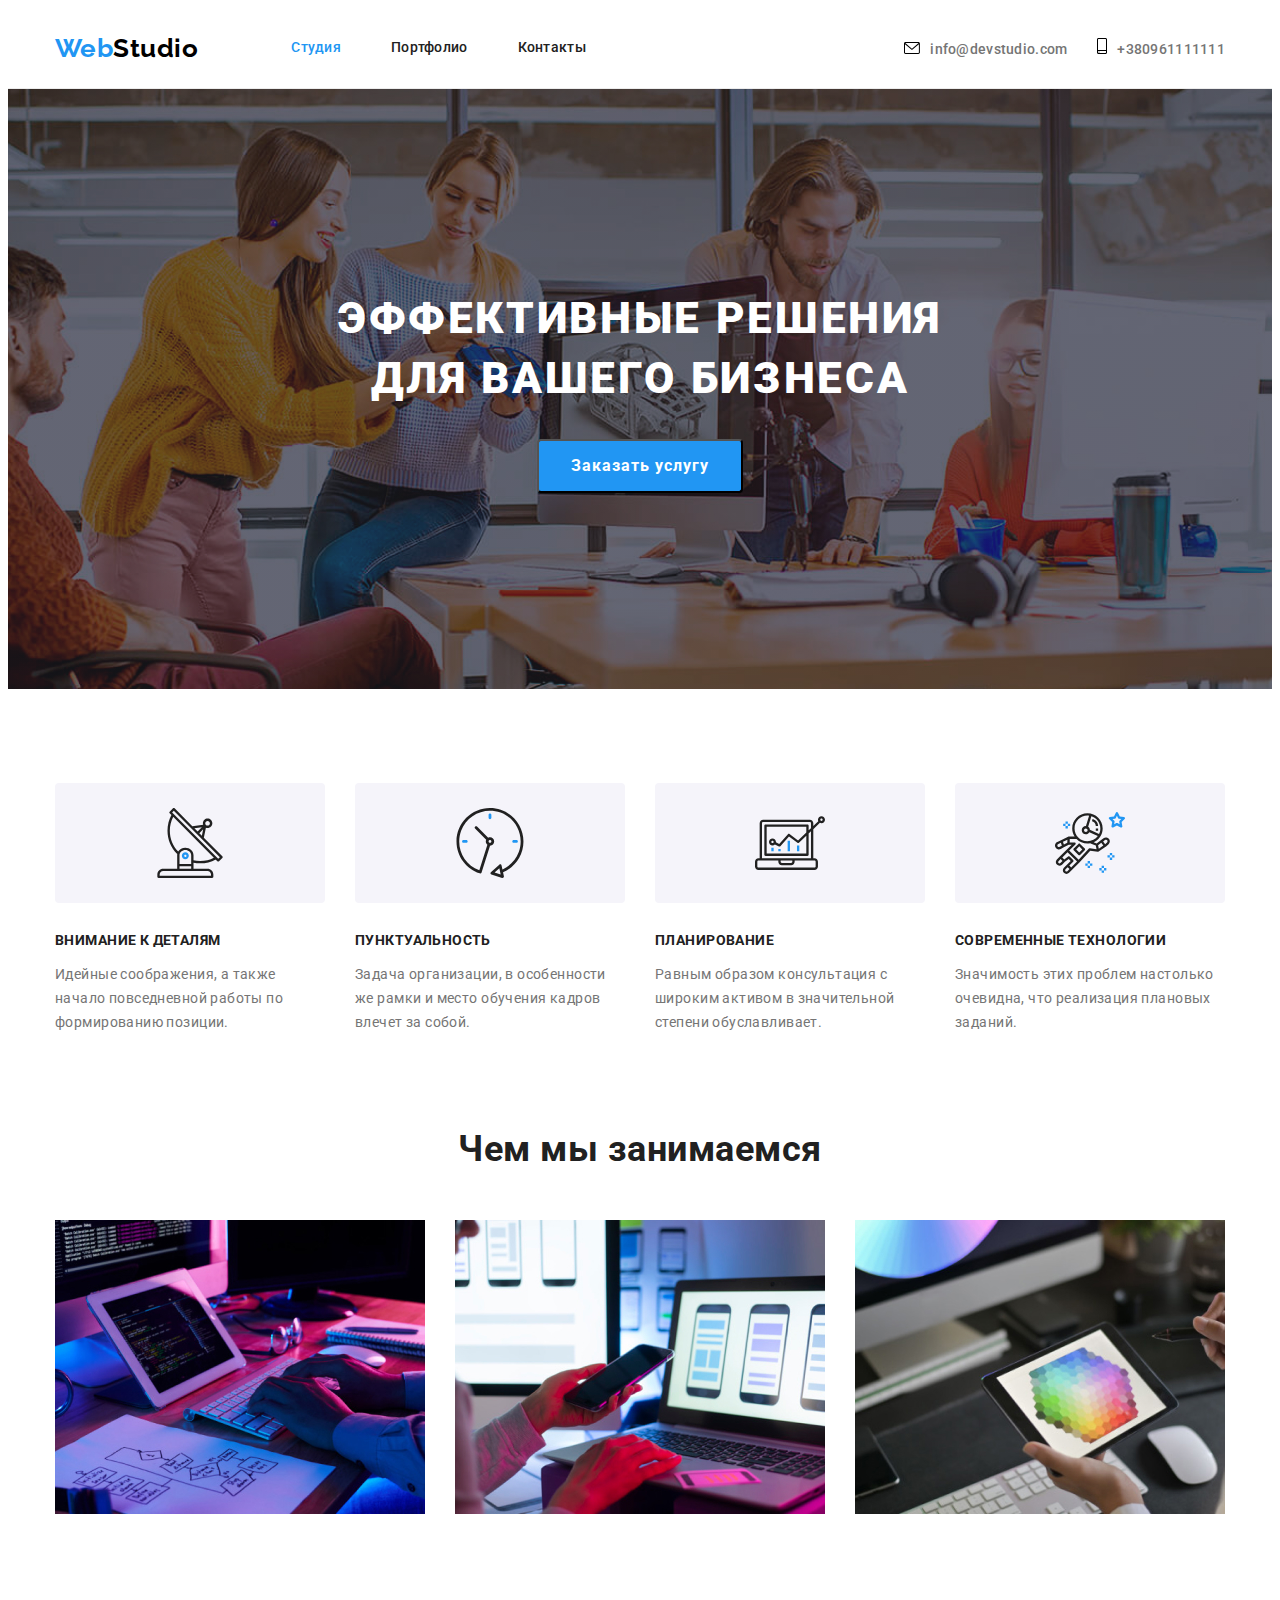
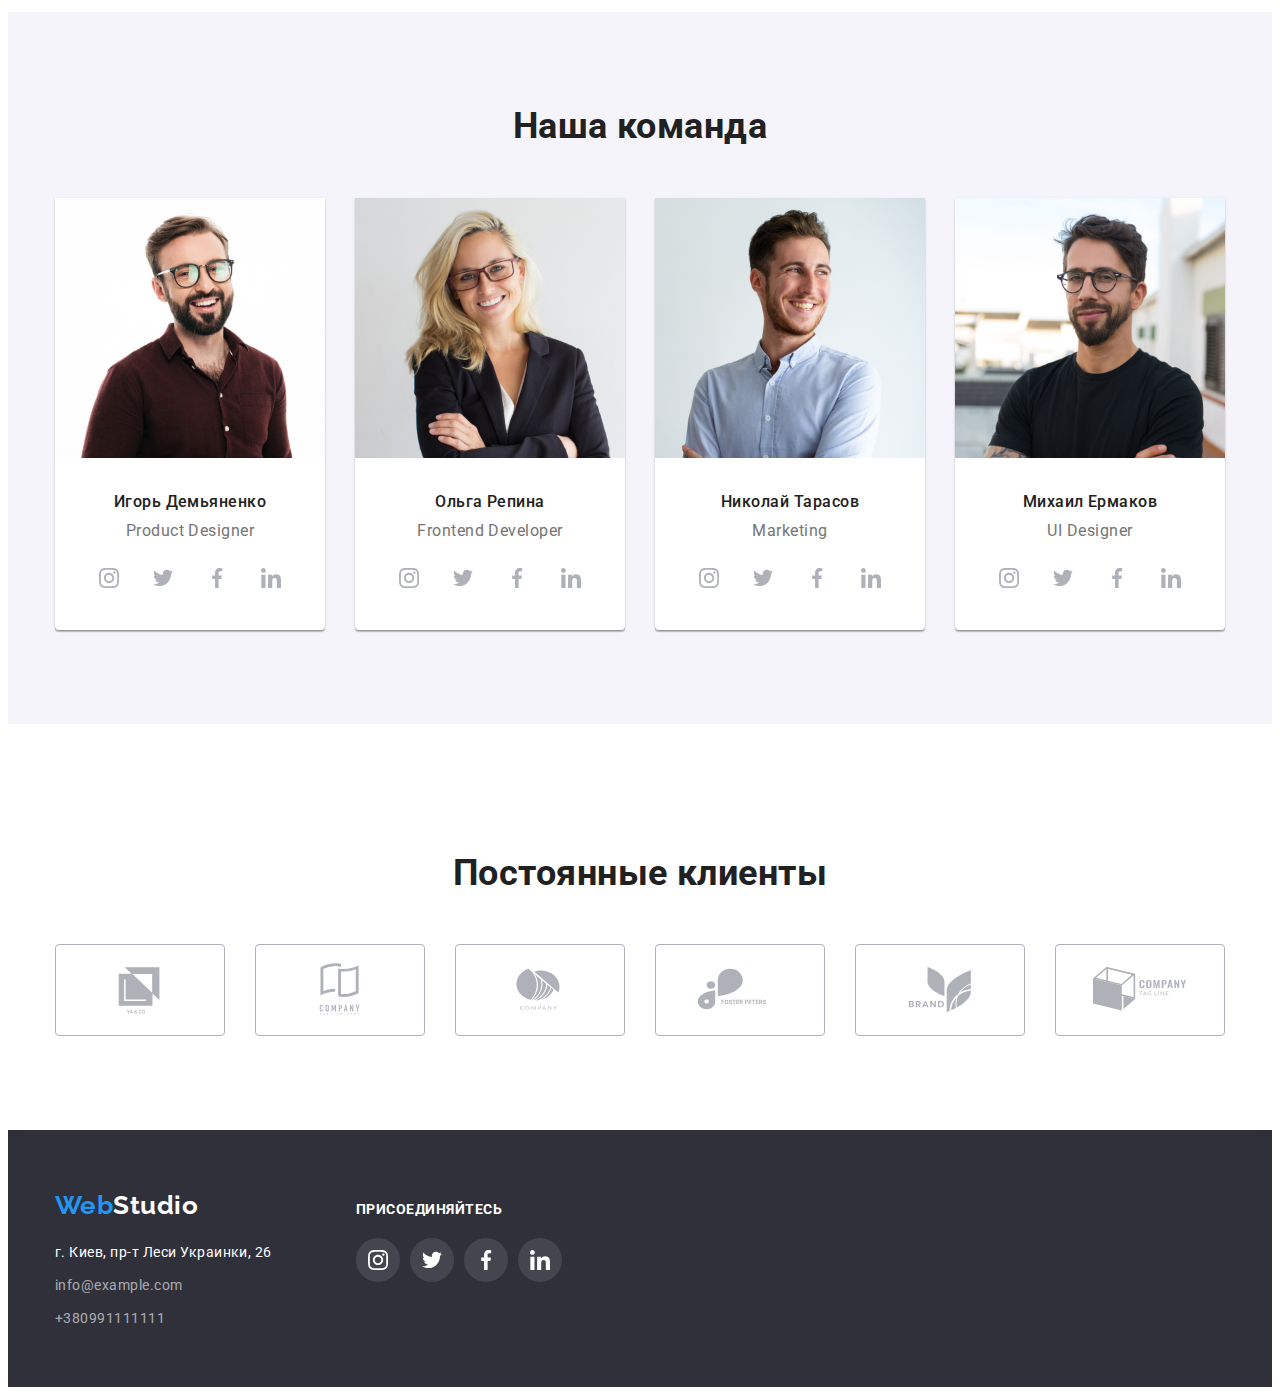
==== index.html @ 8181c5c0 "new repositoriy" ====
<!DOCTYPE html>
<html lang="ru">
<head>
    <meta charset="UTF-8">
    <meta http-equiv="X-UA-Compatible" content="IE=edge">
    <meta name="viewport" content="width=device-width, initial-scale=1.0">
    <title>Document</title>
    <link rel="preconnect" href="https://fonts.googleapis.com">
    <link rel="preconnect" href="https://fonts.gstatic.com" crossorigin>
    <link href="https://fonts.googleapis.com/css2?family=Montserrat:wght@400;700&family=Raleway:wght@700&family=Roboto:wght@400;500;700;900&display=swap" rel="stylesheet">
    <link rel="stylesheet" href="https://cdnjs.cloudflare.com/ajax/libs/modern-normalize/1.1.0/modern-normalize.min.css" integrity="sha512-wpPYUAdjBVSE4KJnH1VR1HeZfpl1ub8YT/NKx4PuQ5NmX2tKuGu6U/JRp5y+Y8XG2tV+wKQpNHVUX03MfMFn9Q==" crossorigin="anonymous" referrerpolicy="no-referrer"/>
    <link rel="stylesheet" href="./css/styles.css">
</head>
<body class="body">
    <!--Header-->
    <header class="page-header">
        <div class="container main-nav">
            <a href="./index.html" target="_self" class="logo">Web<span class="logo-portfolio">Studio</span></a>
            <nav class="nav-tutorial">
                <ul class="nav-tittle">
                    <li class="nav-item"><a class="nav-link current" href="./index.html">Студия</a></li>
                    <li class="nav-item"><a class="nav-link" href="./portfolio.html" target="_parent" rel="nofollow">Портфолио</a></li>
                    <li class="nav-item"><a class="nav-link" href="">Контакты</a></li>
                </ul> 
            </nav>
                <ul class="nav-info">
                    <li class="info-item">
                        <a class="nav-adress" href="mailto:info@devstudio.com">
                            <svg class="icon-nav" width="16" height="12">
                            <use href="./images/spraitlast.svg#icon-envelope"></use></svg>info@devstudio.com
                        </a>
                    </li>
                    <li class="info-item">
                        <a class="nav-adress" href="tel:+380961111111"><svg class="icon-nav" width="10" height="16">
                        <use href="./images/spraitlast.svg#icon-smartphone"></use></svg>+380961111111</a>
                    </li>
                </ul>
        </div>
    </header> 
    <!--Main content-->
    <main> 
        <!--Hero-->
        <section class="section hero">
            <h1 class="hero-tutorial">Эффективные решения<br>
               для вашего бизнеса</h1>
            <div class="button-hero">
                <button type="button" class="button-first">Заказать услугу</button>
            </div>
        </section>
        <!--Benefits-->
        <section class="benefits-tutorial">
            <div class="container">
            <h2 class="benefits">Преимущества</h2>
                <ul class="benefits-list">
                    <li class="benefits-item">
                        <div class="thumb benefits">
                            <svg class="benefits-icon" width="70" heigh="70">
                                <use href="./images/spraitlast.svg#icon-antenna1">
                                </use>
                            </svg>
                        </div>
                        <h3 class="benefits-title">Внимание к деталям</h3>   
                        <p class="benefits-text">Идейные соображения, а также начало повседневной работы по формированию позиции.</p>
                    </li>
                    <li class="benefits-item">
                        <div class="thumb benefits">
                            <svg class="benefits-icon" width="70" heigh="70">
                                <use href="./images/spraitlast.svg#icon-clock1">
                                </use>
                            </svg>
                        </div>
                        <h3 class="benefits-title">Пунктуальность</h3>
                        <p class="benefits-text">Задача организации, в особенности же рамки и место обучения кадров влечет за собой.</p>
                    </li>
                    <li class="benefits-item">
                        <div class="thumb benefits">
                            <svg class="benefits-icon" width="70" heigh="70">
                                <use href="./images/spraitlast.svg#icon-diagram1">
                                </use>
                            </svg>
                        </div>
                        <h3 class="benefits-title">Планирование</h3>
                        <p class="benefits-text">Равным образом консультация с широким активом в значительной степени обуславливает.</p>
                    </li>
                    <li class="benefits-item">
                        <div class="thumb benefits">
                            <svg class="benefits-icon" width="70" heigh="70">
                                <use href="./images/spraitlast.svg#icon-astronaut1">
                                </use>
                            </svg>
                        </div>
                        <h3 class="benefits-title">Современные технологии</h3>
                        <p class="benefits-text">Значимость этих проблем настолько очевидна, что реализация плановых заданий.</p>
                    </li>
                </ul>
            </div>
        </section>
    <!--About areas of work-->
        <section class="section work">
            <div class="container">
            <h2 class="work-tittle">Чем мы занимаемся</h2>
                <ul class="work-list">
                <li class="work-item"><img src="./images/box1.jpg" alt="make makets" width="370"></li>
                <li class="work-item"><img src="./images/box2.jpg" alt="mobile apps" width="370"></li>
                <li class="work-item"><img src="./images/box3.jpg" alt="design" width="370"></li>
            </ul>
            </div>
        </section>
    <!--Our Team-->
        <section class="section team">
            <div class="container work-team">
            <h2 class="team-tittle">Наша команда</h2>
                <ul class="team-list">
                    <li class="team-item">
                        <div class="team-members">
                            <img src="./images/productdesigner.jpg" alt="Product Designer" width="270">
                            <div class="team-info">
                            <h3 class="team-name">Игорь Демьяненко</h3>    
                            <p class="team-position">Product Designer</p>
                            </div>
                            <div class="social-team">
                                <ul class="teamicon-list">
                                    <li class="teamicon-item">
                                        <a class="link-iconteam" href="">
                                            <div class="thumb-team">
                                                <svg class="social-network" width="20" height="20">
                                                    <use href="./images/spraitlast.svg#icon-instagram2"></use>
                                                </svg>
                                            </div>
                                        </a>
                                    </li>
                                    <li class="teamicon-item">
                                        <a class="link-iconteam" href="">
                                            <div class="thumb-team">
                                                <svg class="social-network" width="20" height="20">
                                                    <use href="./images/spraitlast.svg#icon-twitter1"></use>
                                                </svg>
                                            </div>
                                        </a>
                                    </li><li class="teamicon-item">
                                        <a class="link-iconteam" href="">
                                            <div class="thumb-team">
                                                <svg class="social-network" width="20" height="20">
                                                    <use href="./images/spraitlast.svg#icon-facebook1"></use>
                                                </svg>
                                            </div>
                                        </a>
                                    </li><li class="teamicon-item">
                                        <a class="link-iconteam" href="">
                                            <div class="thumb-team">
                                                <svg class="social-network" width="20" height="20">
                                                    <use href="./images/spraitlast.svg#icon-linkedin-1"></use>
                                                </svg>
                                            </div>
                                        </a>
                                    </li>
                                </ul>
                            </div>
                        </div>
                    </li>
                    <li class="team-item">
                        <div class="team-members">
                            <img src="./images/frontenddeveloper.jpg" alt="Frontend Developer" width="270">
                            <div class="team-info">
                            <h3 class="team-name">Ольга Репина</h3>
                            <p class="team-position">Frontend Developer</p>
                            </div>
                            <div class="social-team">
                                <ul class="teamicon-list">
                                    <li class="teamicon-item">
                                        <a class="link-iconteam" href="">
                                            <div class="thumb-team">
                                                <svg class="insta-team" width="20" height="20">
                                                    <use href="./images/spraitlast.svg#icon-instagram2"></use>
                                                </svg>
                                            </div>
                                        </a>
                                    </li>
                                    <li class="teamicon-item">
                                        <a class="link-iconteam" href="">
                                            <div class="thumb-team">
                                                <svg class="insta-team" width="20" height="20">
                                                    <use href="./images/spraitlast.svg#icon-twitter1"></use>
                                                </svg>
                                            </div>
                                        </a>
                                    </li>
                                    <li class="teamicon-item">
                                        <a class="link-iconteam" href="">
                                            <div class="thumb-team">
                                                <svg class="insta-team" width="20" height="20">
                                                    <use href="./images/spraitlast.svg#icon-facebook1"></use>
                                                </svg>
                                            </div>
                                        </a>
                                    </li>
                                    <li class="teamicon-item">
                                        <a class="link-iconteam" href="">
                                            <div class="thumb-team">
                                                <svg class="insta-team" width="20" height="20">
                                                    <use href="./images/spraitlast.svg#icon-linkedin-1"></use>
                                                </svg>
                                            </div>
                                        </a>
                                    </li>
                                </ul>
                            </div>
                        </div>
                    </li>
                    <li class="team-item">
                        <div class="team-members">
                            <img src="./images/marketing.jpg" alt="Marketing" width="270">
                            <div class="team-info">
                            <h3 class="team-name">Николай Тарасов</h3>
                            <p class="team-position">Marketing</p>    
                            <div class="social-team">
                                <ul class="teamicon-list">
                                    <li class="teamicon-item">
                                        <a class="link-iconteam" href="">
                                            <div class="thumb-team">
                                                <svg class="insta-team" width="20" height="20">
                                                    <use href="./images/spraitlast.svg#icon-instagram2"></use>
                                                </svg>
                                            </div>
                                        </a>
                                    </li>
                                    <li class="teamicon-item">
                                        <a class="link-iconteam" href="">
                                            <div class="thumb-team">
                                                <svg class="insta-team" width="20" height="20">
                                                    <use href="./images/spraitlast.svg#icon-twitter1"></use>
                                                </svg>
                                            </div>
                                        </a>
                                    </li>
                                    <li class="teamicon-item">
                                        <a class="link-iconteam" href="">
                                            <div class="thumb-team">
                                                <svg class="insta-team" width="20" height="20">
                                                    <use href="./images/spraitlast.svg#icon-facebook1"></use>
                                                </svg>
                                            </div>
                                        </a>
                                    </li>
                                    <li class="teamicon-item">
                                        <a class="link-iconteam" href="">
                                            <div class="thumb-team">
                                                <svg class="insta-team" width="20" height="20">
                                                    <use href="./images/spraitlast.svg#icon-linkedin-1"></use>
                                                </svg>
                                            </div>
                                        </a>
                                    </li>
                                </ul>
                            </div>
                            </div>
                        </div>
                    </li>
                    <li class="team-item">
                        <div class="team-members">
                            <img src="./images/uidesigner.jpg" alt="UI Designer" width="270">
                            <div class="team-info">
                            <h3 class="team-name">Михаил Ермаков</h3>
                            <p class="team-position">UI Designer</p> 
                            <div class="social-team">
                                <ul class="teamicon-list">
                                    <li class="teamicon-item">
                                        <a class="link-iconteam" href="">
                                            <div class="thumb-team">
                                                <svg class="insta-team" width="20" height="20">
                                                    <use href="./images/spraitlast.svg#icon-instagram2"></use>
                                                </svg>
                                            </div>
                                        </a>
                                    </li>
                                    <li class="teamicon-item">
                                        <a class="link-iconteam" href="">
                                            <div class="thumb-team">
                                                <svg class="insta-team" width="20" height="20">
                                                    <use href="./images/spraitlast.svg#icon-twitter1"></use>
                                                </svg>
                                            </div>
                                        </a>
                                    </li>
                                    <li class="teamicon-item">
                                        <a class="link-iconteam" href="">
                                            <div class="thumb-team">
                                                <svg class="insta-team" width="20" height="20">
                                                    <use href="./images/spraitlast.svg#icon-facebook1"></use>
                                                </svg>
                                            </div>
                                        </a>
                                    </li>
                                    <li class="teamicon-item">
                                        <a class="link-iconteam" href="">
                                            <div class="thumb-team">
                                                <svg class="insta-team" width="20" height="20">
                                                    <use href="./images/spraitlast.svg#icon-linkedin-1"></use>
                                                </svg>
                                            </div>
                                        </a>
                                    </li>
                                </ul>
                            </div>
                            </div>   
                        </div>
                    </li>
                </ul>
            </div>
        </section>
    <!-- Clients -->
    <section class="section customer">
        <div class="container customer">
            <h3 class="customer-title">Постоянные клиенты</h3>
            <ul class="customer-list">
                <li class="customer-item">
                    <a href="" class="link-customer">
                        <svg class="icon-comp1" width="41" height="46.7">
                        <use href="./images/spraitlast.svg#icon-comp1"></use>
                        </svg>
                    </a>
                </li>
                <li class="customer-item">
                    <a href="" class="link-customer">
                        <svg class="icon-comp1" width="40" height="52">
                        <use href="./images/spraitlast.svg#icon-comp2"></use>
                        </svg>
                    </a>
                </li>
                <li class="customer-item">
                    <a href="" class="link-customer">
                        <svg class="icon-comp1" width="43.46" height="41.18">
                        <use href="./images/spraitlast.svg#icon-comp3"></use>
                        </svg>
                    </a>
                </li>
                <li class="customer-item">
                    <a href="" class="link-customer">
                        <svg class="icon-comp1" width="84.44" height="40.62">
                        <use href="./images/spraitlast.svg#icon-comp4"></use>
                        </svg>
                    </a>
                </li>
                <li class="customer-item">
                    <a href="" class="link-customer">
                        <svg class="icon-comp1" width="62.54" height="45.43">
                        <use href="./images/spraitlast.svg#icon-comp5"></use>
                        </svg>
                    </a>
                </li>
                <li class="customer-item">
                    <a href="" class="link-customer">
                        <svg class="icon-comp1" width="93.79" height="43.93">
                        <use href="./images/spraitlast.svg#icon-company6"></use>
                        </svg>
                    </a>
                </li>
            </ul>
        </div>
    </section>
    </main>
    <!--Footer-->
    <footer class="footer-main">
        <div class="ending">
            <div class="container footer">
                <a href="./index.html" class="logo end">Web<span class="web">Studio</span></a>
                <address>
                <ul class="footer-list">
                    <li class="footer-item"><a href="./index.html" class="footer-adress">г. Киев, пр-т Леси Украинки, 26</a></li>
                    <li class="footer-item"><a href="mailto:info@example.com" class="footer-link">info@example.com</a></li>
                    <li class="footer-item"><a href="tel:380991111111" class="footer-link">+380991111111</a></li>
                </ul>
                </address>
            </div>
            <div class="footer-socials">
            <h2 class="join">Присоединяйтесь</h3>
            <ul class="footer-icons">
                <li class="icon-item">
                    <a class="last-socials" href="">
                        <svg class="footer-social-network" width="20" height="20">
                        <use href="./images/spraitlast.svg#icon-instagram2"></use>
                        </svg>
                    </a>
                </li>
                <li class="icon-item">
                    <a class="last-socials" href="">
                        <svg class="footer-social-network" width="20" height="20">
                        <use href="./images/spraitlast.svg#icon-twitter1"></use>
                        </svg>
                    </a>
                </li>
                <li class="icon-item">
                    <a class="last-socials" href="">
                        <svg class="footer-social-network" width="20" height="20">
                        <use href="./images/spraitlast.svg#icon-facebook1"></use>
                        </svg>
                    </a>
                </li>
                <li class="icon-item">
                    <a class="last-socials" href="">
                        <svg class="footer-social-network" width="20" height="20">
                        <use href="./images/spraitlast.svg#icon-linkedin-1"></use>
                        </svg>
                    </a>
                </li>
            </ul>
            </div>
        </div>
    </footer>            
</body>
</html>
---- css/styles.css ----
:root {
    --primary-text-color: #212121;
    --little-text-color: #757575;
    --accent-color: #2196F3;
    --hero-color: #2F303A;
    --main-white-color: #FFFFFF;
    --bg-main-color: #E5E5E5;
    --bg-seconfary-color: #F5F4FA;
    --bg-footer-color: #2F303A;
    --bg-portfolio-tables: #EEEEEE;
    --logo-color: #000000;
    --border-color:#ECECEC;
    --social-links-color:#AFB1B8;

}


/* Utilits */
.list {
padding: 0;
margin: 0;
}


.html {
box-sizing: border-box;
}

*,
*::before,
*::after {
box-sizing: border-box;
}

.body {
background-color: var(--main-white-color);
color: var(--primary-text-color);
font-family: Roboto, sans-serif;
letter-spacing: 0.03em; 
font-style: normal;
}

.logo {
color: var(--accent-color);
font-family: Raleway;
font-weight: 700;
font-size: 26px;
line-height: 1.19;
text-decoration: none;
margin-bottom: 0;
} 

.logo>.web {
color: var(--main-white-color) }

.section {
padding: 94px 0;
}

.section.hero {
padding: 200px 0;
}

.hero {
max-width: 1600px;
height: 600px;
padding-top: 200px;
margin-left: auto;
margin-right: auto;
background-color: var(--main-white-color);
text-align: center;
background-image: linear-gradient(rgba(47,48,58,0.4),rgba(47,48,58,0.4)),url("../images/hero.jpg");
background-position: center;
background-size: cover;
background-repeat: no-repeat;
}

.container {
width: 1200px;
margin: 0 auto;
margin-left: auto;
margin-right: auto;
padding-left: 15px;
padding-right: 15px;
}

/* Header */
.page-header {
background-color: var(--main-white-color);
border-bottom: 1px solid var(--border-color);
}    

.main-nav {
display: flex;
align-items: center;
}

.nav-tutorial {
background-color: var(--main-white-color);
color: var(--primary-text-color);
letter-spacing: 0.02em;
}

.nav-tittle {
display: flex ;
margin-left: 93px;
margin-top: 0;
margin-bottom: 0 ;
padding: 0;
}

.nav-tittle .nav-item + .nav-item {
margin-left: 50px;
}

.nav-link {
display: block;
padding-top: 32px;
padding-bottom: 32px;
color: var(--primary-text-color);
font-weight: 500;
font-size: 14px;
line-height: 1.14;
text-decoration: none;
letter-spacing: 0.02em;
}

.current {
color: var(--accent-color);
}

.nav-link:active,
.nav-link:focus {
color: var(--accent-color);
}

.nav-adress {
color: var(--little-text-color);
font-weight: 500;
font-size: 14px;
line-height: 1.14;
letter-spacing: 0.02em;
text-decoration: none; 
font-family: "Roboto" sans-serif;
font-weight: 500;
font-size: 14px;
line-weight:1.17;
}

.nav-adress:hover .icon-nav, 
.nav-adress:focus .icon-nav
{fill:  var(--accent-color);
}

.nav-adress:hover ,
.nav-adress:focus  {
    color: var(--accent-color);
}


.nav-tittle {
color: var(--primary-text-color);
list-style-type: none;
}

.nav-info {
display: flex;
background-color: var(--main-white-color);
list-style: none;
margin-bottom: 0;
margin-top: 0;
margin-left: auto;
padding: 0;
justify-content: center;
text-align:center;
align-items: flex-end;
}


.nav-info .info-item + .info-item {
margin-left: 30px;
}

.info-item {
display: flex;
justify-content: center;
align-items: center;
padding: 0;
text-align: center;
margin-left: 0;
}

.icon-nav {
cursor: pointer;
margin-right: 10px;
}


/* .info-item:hover {
fill: var(--accent-color)
}

.info-item:focus {
fill: var(--accent-color);} */


/* Hero */

.hero {
background-color:var(--hero-color) ; 
}

.hero-tutorial {
color: var(--main-white-color);
font-weight: 900;
font-size: 44px;
line-height: 1.36;
text-align: center;
letter-spacing: 0.06em;
text-transform: uppercase;
margin-bottom: 30px;
margin-top: 0;

}

/* Button */

.button-first {
background-color: var(--accent-color);
color: var(--main-white-color);
font-weight: 700;
font-size: 16px;
line-height: 1.87;
letter-spacing: 0.06em;
cursor: pointer;
font-family: inherit; 
border-radius: 4px;
min-width: 200px;
padding: 10px 32px;
}

.button-first:hover,
.button-first:focus {
color: var(--main-white-color);
background-color: var(--accent-color);
cursor: pointer;
}

.button-hero {
text-align: center;
}

.button-secondary {
color: var(--primary-text-color);
background: var(--bg-seconfary-color);
cursor: pointer;
font-weight: 500;
font-size: 16px;
line-height: 1.62;
letter-spacing: 0.03em;
font-family: inherit;
border-radius: 4px;
padding: 6px 22px;
border: none;
}

.main-list .button-item + .button-item {
margin-left: 8px;
}

.button-secondary:hover,
.button-secondary:focus {
color: var(--main-white-color); 
background-color: var(--accent-color);
cursor: pointer;
}

/* Benefits */

.benefits-title {

font-weight: 700;
font-size: 14px;
line-height: 1.14;
text-transform: uppercase;
letter-spacing: 0.03em;
margin-top: 0;
margin-bottom: 10px;
}

.benefits.title {
background-color: var(--bg-main-color);
color: var(--primary-text-color);
}

.benefits-text {
background-color: var(--main-white-color);
color: var(--little-text-color);
font-weight: 400;
font-size: 14px;
line-height: 1.71;
letter-spacing: 0.03em;  
margin-bottom: 0;
}

.benefits {
color: transparent;
font-size: 0;
}

.benefits-item {
width: 270px;
}

.benefits-list {
list-style-type: none;
display: flex;
flex-wrap: wrap;
margin-top: 0;
padding-left: 0;
margin-bottom: 0;
}

.benefits-list .benefits-item + .benefits-item {
margin-left: 30px;
}

.benefits-tutorial {
background-color: var(--main-white-color);
padding-top: 94px;
}

.thumb.benefits {
display: flex;
justify-content: center;
align-items: center;
margin-bottom: 30px;
width: 270px;
height: 120px;
border-radius: 4px;
background-color: var(--bg-seconfary-color);
}

/* About areas of work */


.work {
background-color: var(--main-white-color);
}

.work-tittle {
color: var(--primary-text-color);
font-weight: 700;
font-size: 36px;
line-height: 1.16;
text-align: center;
margin-top: 0;
margin-bottom: 50px;
}

.work-list {
display: flex;
list-style-type: none;
margin-top: 0;
margin-bottom: 0;
padding-left: 0;
padding-right: 0;
}

.work-list .work-item:not(:last-child) {
margin-right: 30px;}

.container .team-members {
box-shadow: 0px 1px 3px rgba(0, 0, 0, 0.12), 0px 1px 1px rgba(0, 0, 0, 0.14), 0px 2px 1px rgba(0, 0, 0, 0.2);
border-radius: 0px 0px 4px 4px;
}


/* Our Team */

.team {
background-color: var(--bg-seconfary-color);
color: var(--primary-text-color);
}

.team-members {
background-color: var(--main-white-color);
color: var(--primary-text-color);
width: 270px;
text-align: center;
}

.team-tittle {
color: var(--primary-text-color);
font-weight: 700;
font-size: 36px;
line-height: 1.16;
text-align: center;
margin-top: 0;
margin-bottom: 50px;
}

.team-position {
color: var(--little-text-color);
font-weight: 400;
font-size: 16px;
line-height: 1.19;
margin-top: 0;
margin-bottom: 0;
}

.team-list {
display: flex;
flex-wrap: wrap;
justify-content: space-between;
list-style-type: none;
margin-bottom: 0;
margin-top: 0;
padding-left: 0;
padding-right: 0;
}

.team-list .team-item + .team-item {
margin-left: 30px;}

.team-name {
font-weight: 500;
font-size: 16px;
line-height: 1.19;
margin-top: 0;
margin-bottom: 10px;
}

.team-info {
padding-top: 30px;
padding-bottom: ;
}

.teamicon-list {
list-style: none;
display: flex;
justify-content: center;
padding-left: 0;
padding-bottom: 30px;
margin-top: 16px;
}

.link-iconteam {
display: flex;
width: 44px;
height: 44px;
border-radius: 50%;
background-color: #FFFFFF;
background-repeat: no-repeat;
justify-content: center;
align-items: center;
fill: var(--social-links-color);}


.link-iconteam:hover,
.link-iconteam:focus {
background-color: var(--accent-color);
}

.link-iconteam:hover,
.link-iconteam:focus {
fill: var(--main-white-color);
}

.thumb-team {
display: flex;
text-align: center;
}

.thumb-team:hover {
color: var(--accent-color);
}

/* clients */

.section.customer {
padding-top: 128px;
}

.customer-title {
font-weight: 700px;
font-size: 36px;
line-height: 1.17;
text-align: center;
margin-bottom: 50px;
margin-top: 0;
}

.customer-list {
list-style: none;
margin-top: 0;
margin-bottom: 0;
display: flex;
justify-content: space-between;
padding-left: 0;
}

.link-customer {
height: 100%;
display: flex;
width: 170px;
height: 92px;
border: 1px solid rgba(175, 177, 184, 1);
border-radius: 4px;
justify-content: center;
align-items: center;
}

.link-customer {
fill: var(--social-links-color);
}

.link-customer:hover,
.link-customer:focus  {
border-color: var(--accent-color);
}


.link-customer:hover,
.link-customer:focus {
fill: var(--accent-color);
}

.icon-comp1 {
width: 106px;
height: 60px;
}

.teamicon-item:not(:last-child) {
    margin-right: 10px;
}

/* Footer */

.container.footer {
display: inline-block;
width: 231px;
padding: 0px;
margin-left: 0;
margin-right: 70px;
}

.footer-main {
background-color: var(--bg-footer-color);
color: var(--main-white-color);
padding-top: 60px;
padding-bottom: 60px;
display: flex;
}

.footer-adress {
color: var(--main-white-color);
font-weight: 400;
font-size: 14px;
line-height: 1.71;
text-decoration: none;
font-style: normal;  
}

.footer-adress:hover,
.footer-adress:focus {
color: var(--accent-color);
}

.footer-link {
color: rgba(255,255,255,60%);
font-weight: 400;
font-size: 14px;
line-height: 1.71;
text-decoration: none;
font-style: normal;    
}

.footer-link:hover,
.footer-link:focus {
color: var(--accent-color);
}

.footer-list {
list-style-type: none;
margin: 0;
vertical-align: auto;
padding-left: 0;
margin-top: 20px;
width: 231px;
height: 81px;
display: inline-block;
flex-wrap: wrap;
padding: 0px;
}

.footer-item:not(:last-child) {
margin-bottom: 9px;
}

/* footer social-network */
.footer-icons{
display: flex;
list-style: none;
padding-left: 0;
margin-top: 0;
margin-bottom: 0;
}
.footer-socials {
display: flex;
flex-wrap: wrap;
width: 206px;
height: 80px;
margin-top: 0;
margin-left: 0;
margin-bottom: 0;
margin-right: 0;}

.ending {
display: flex;
width: 1200px;
margin: 0 auto;
margin-left: auto;
margin-right: auto;
padding-left: 15px;
padding-right: 15px;
Align-items: baseline;
}

.join {
text-transform: uppercase;
font-family: "Roboto";
font-size: 14px;
line-height: 1.17;
font-weight: 700px;
color: var(--primary-white-color);
margin-bottom: 20px;
text-align: center;
margin-top: 0;
}  

.last-socials {
display: flex;
width: 44px;
height: 44px;
border-radius: 50%;
background-color: rgba(255, 255, 255, 0.1);
background-repeat: no-repeat;
justify-content: center;
align-items: center;

}

.footer-icons {
display: flex;
flex-wrap: wrap;
justify-content: space-evenly;
}

.icon-item:not(:last-child) {
margin-right: 10px;
}

.footer-icons>li {
width: 44px;
height: 44px;
}


.last-socials:hover,
.last-socials:focus {
background-color: var(--accent-color);
}

.footer-social-network {
display: flex;
fill: var(--main-white-color);
text-align: center;
}

/* Page portfolio */
/* Head */

.body-portfolio {
background-color: var(--main-white-color);
color: var(--primary-text-color);
font-family: Roboto, sans-serif;
font-style: normal;
}

.logo-portfolio {
color: var(--logo-color);
}


/* Header */
/* Main content */

.main {
background-color: var(--main-white-color);
}

.main-list {
list-style-type: none;
display: flex;
justify-content: center;
padding-bottom: 50px;
margin-top: 0;
margin-bottom: 0;
}

.main-tittle {
color: transparent;
font-size: 0;
}

/* Examples of work */

.examples-list {
list-style-type: none;
letter-spacing: 0.06em;
display: flex;
flex-wrap: wrap;
margin-top: 0;
margin-bottom: 0;
padding: 0;
}

.examples-item {
cursor: pointer;
}

.examples-item:hover {

box-shadow: 0px 1px 1px rgba(0, 0, 0, 0.12), 0px 4px 4px rgba(0, 0, 0, 0.06), 1px 4px 6px rgba(0, 0, 0, 0.16);
} 

.examples-title {
font-weight: 700;
font-size: 18px;
line-height: 2;
margin-bottom: 4px;
margin-top: 0;
}

.examples-tables {
background-color: var(--main-white-color);
color: var(--primary-text-color);
text-decoration:none
}

.examples-categories {
color: var(--little-text-color);
font-weight: 400;
font-size: 16px;
line-height: 1.88;
letter-spacing: 0.03em;
margin-bottom: 0;
margin-top: 0;
}

.examples-item {
width: 370px;
margin-right: 30px;
margin-bottom: 30px;
}

.examples-item:nth-last-child(-n + 3) {
margin-bottom: 0;
}

.examples-item:nth-child(3n) {
margin-right: 0;
}

.container.examples {
display: flex;
flex-wrap: wrap;}

.examples-info {
text-align: justify;
padding: 20px 24px;
border-right:1px solid var(--bg-portfolio-tables);
border-bottom:1px solid var(--bg-portfolio-tables);
border-left:1px solid var(--bg-portfolio-tables);
}
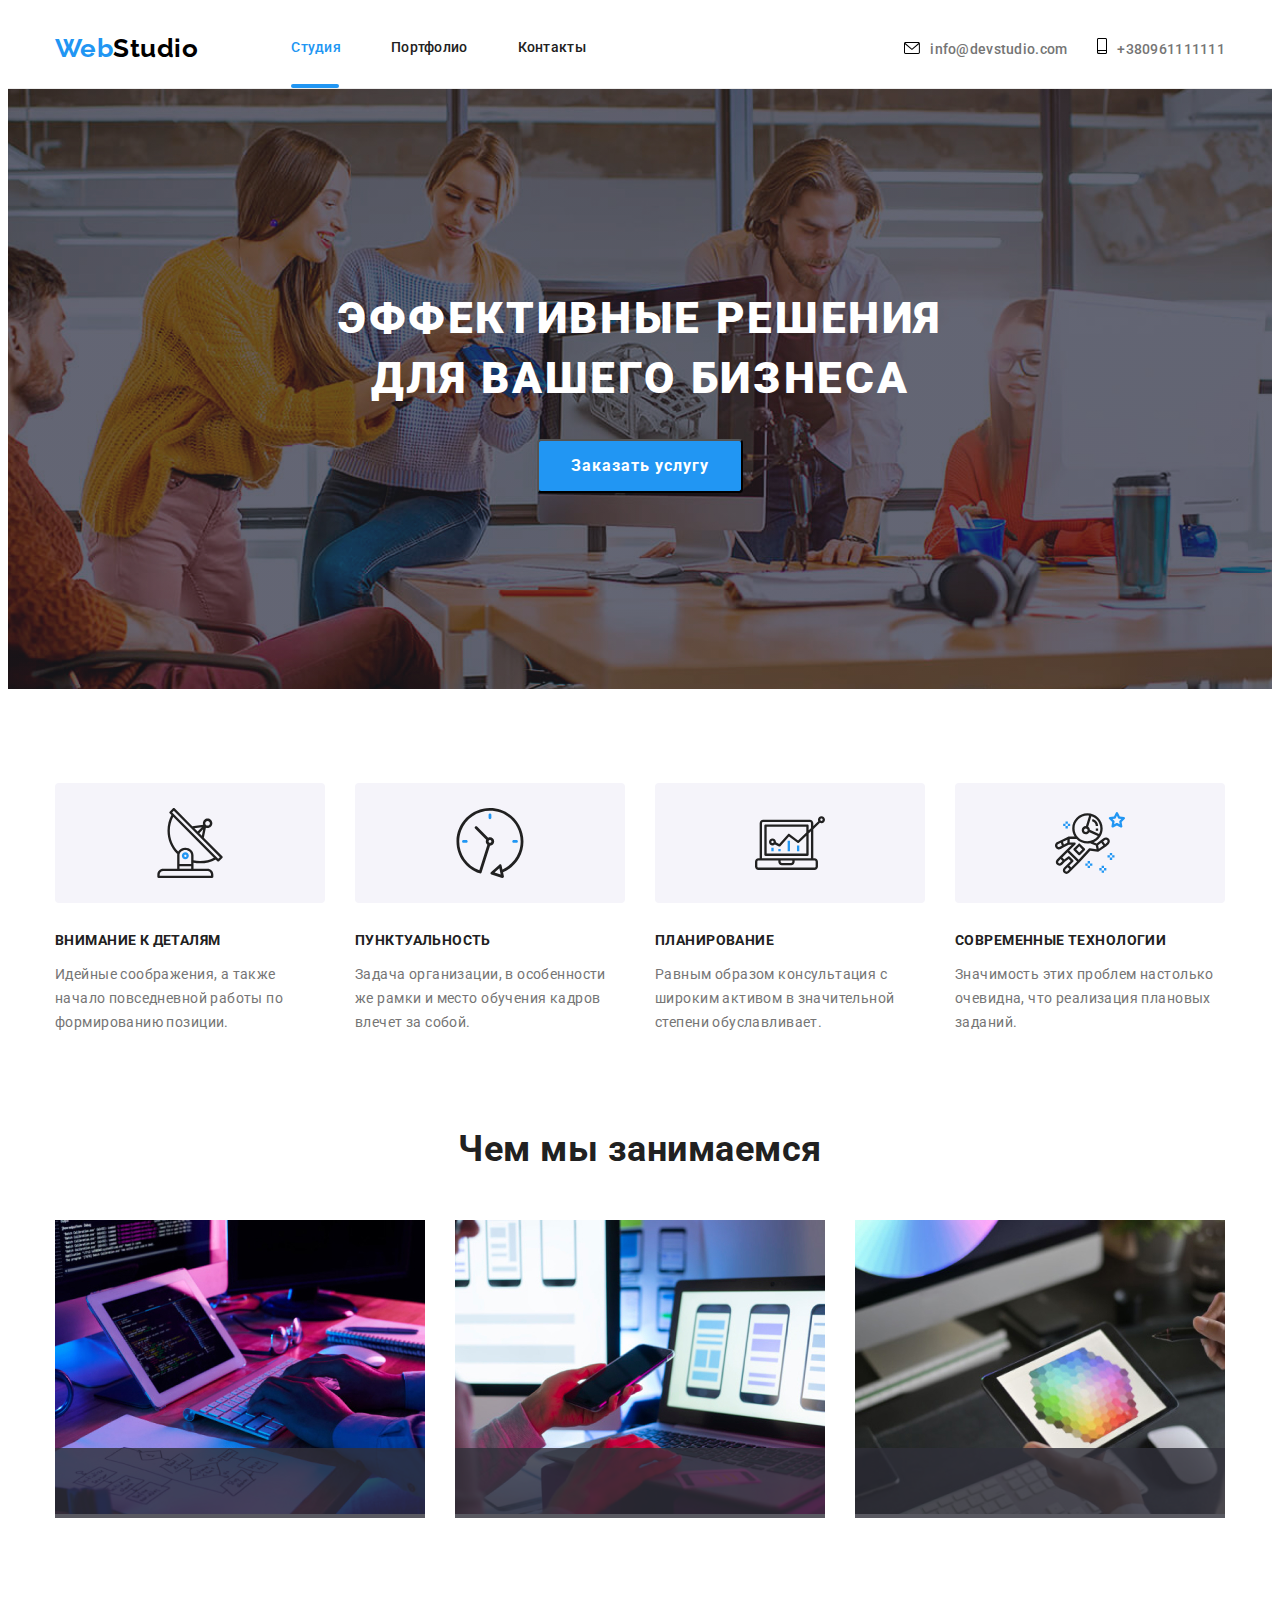
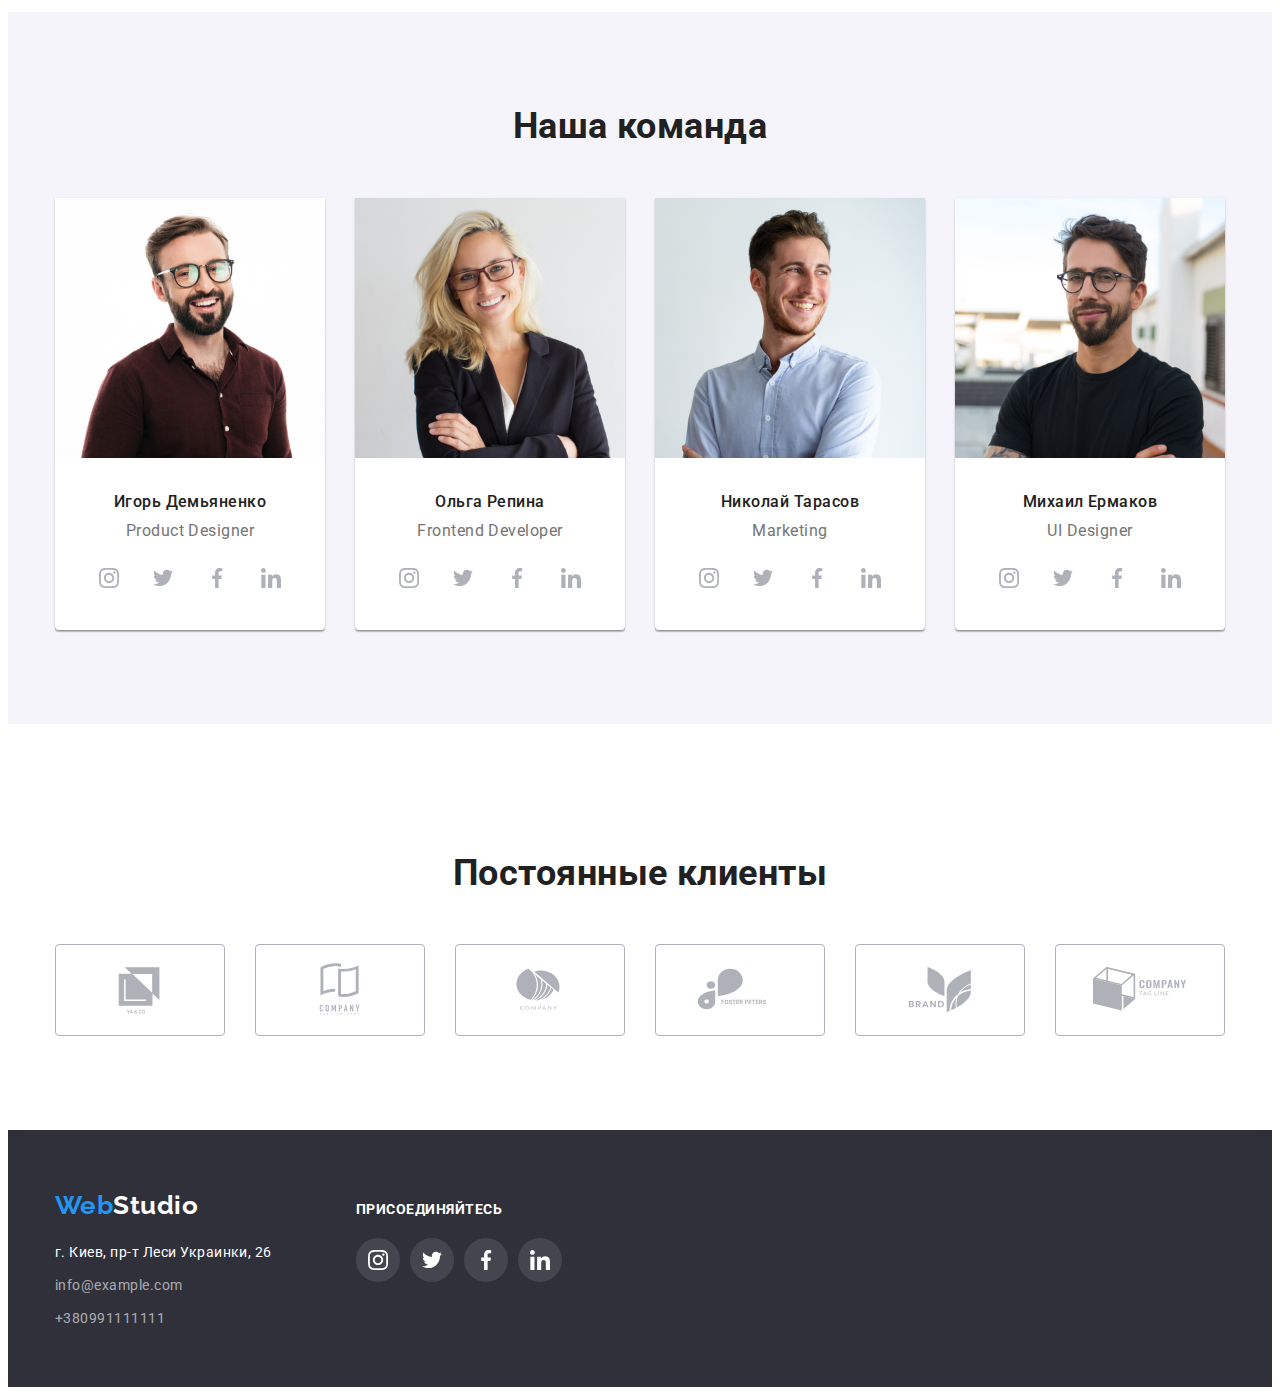
==== commit a92dbf99: "add overlay index.html" ====
--- a/index.html
+++ b/index.html
@@ -44,7 +44,7 @@
             <h1 class="hero-tutorial">Эффективные решения<br>
                для вашего бизнеса</h1>
             <div class="button-hero">
-                <button type="button" class="button-first">Заказать услугу</button>
+                <button type="button" class="button-first" data-modal-open>Заказать услугу</button>
             </div>
         </section>
         <!--Benefits-->
@@ -100,9 +100,21 @@
             <div class="container">
             <h2 class="work-tittle">Чем мы занимаемся</h2>
                 <ul class="work-list">
-                <li class="work-item"><img src="./images/box1.jpg" alt="make makets" width="370"></li>
-                <li class="work-item"><img src="./images/box2.jpg" alt="mobile apps" width="370"></li>
-                <li class="work-item"><img src="./images/box3.jpg" alt="design" width="370"></li>
+                <li class="work-item">
+                    <div class="work-overloy">
+                        <img src="./images/box1.jpg" alt="make makets" width="370">
+                    </div>
+                </li>
+                <li class="work-item">
+                    <div class="work-overloy">
+                        <img src="./images/box2.jpg" alt="mobile apps" width="370">
+                    </div>
+                </li>
+                <li class="work-item">
+                    <div class="work-overloy">
+                        <img src="./images/box3.jpg" alt="design" width="370">
+                    </div>
+                </li>
             </ul>
             </div>
         </section>
@@ -309,7 +321,7 @@
             </div>
         </section>
     <!-- Clients -->
-    <section class="section customer">
+        <section class="section customer">
         <div class="container customer">
             <h3 class="customer-title">Постоянные клиенты</h3>
             <ul class="customer-list">
@@ -357,7 +369,7 @@
                 </li>
             </ul>
         </div>
-    </section>
+        </section>
     </main>
     <!--Footer-->
     <footer class="footer-main">
@@ -406,6 +418,18 @@
             </ul>
             </div>
         </div>
-    </footer>            
+    </footer> 
+    <!--Modal window> -->
+    <div class="backdrop is-hidden" data-modal>
+        <div class="modal">
+            <button class="button-backdrop" data-modal-close type="button">
+                <svg class="icon-close" width="11" height="11">
+                    <use href="./images/spraitlast.svg#icon-close-black"></use>
+                </svg>
+            </button>
+        </div>
+    </div>
+    <script src="./js/modal.js"></script>
 </body>
-</html>+</html>
+
--- a/css/styles.css
+++ b/css/styles.css
@@ -127,7 +127,34 @@
 
 .current {
 color: var(--accent-color);
-}
+position: relative;
+}
+
+.nav-tittle .nav-link.current::after {
+    content: "";
+    position: absolute;
+    min-width: 48px;
+    height: 4px;
+    left: 0;
+    background-color: var(--accent-color);
+    border-radius: 2px;
+    bottom: 0;
+    display: inline-block;
+    background-size: cover;
+}
+
+.nav-tittle .nav-link.current.second::after {
+    content: "";
+    position: absolute;
+    min-width: 78px;
+    height: 4px;
+    background-color: var(--accent-color);
+    border-radius: 2px;
+    bottom: 0;
+    display: inline-block;
+    background-size: cover;
+}
+
 
 .nav-link:active,
 .nav-link:focus {
@@ -220,7 +247,44 @@
 text-transform: uppercase;
 margin-bottom: 30px;
 margin-top: 0;
-
+}
+
+/* modal window */
+
+.backdrop {
+    top: 0;
+    left: 0;
+    width:100%;
+    height:100%;
+}
+
+.backdrop.is-hidden {
+    opacity: 0;
+    pointer-events: none;
+}
+
+.modal {
+    position: absolute;
+    top:50%;
+    left:50%;
+    min-width: 528px;
+    min-height: 581px;
+    background-color: var(--main-white-color);
+    transform: translate(-50%, -50%);
+}
+
+.button-backdrop {
+    width: 30px;
+    height: 30px;
+    margin: 0;
+    padding: 0;
+    cursor: pointer;
+    border-radius: 50%;
+    background: var(--main-white-color);
+    border: 1px solid rgba(0, 0, 0, 0.1);
+    position: absolute;
+    top:8px;
+    right: 8px;
 }
 
 /* Button */
@@ -248,6 +312,7 @@
 
 .button-hero {
 text-align: center;
+position: relative;
 }
 
 .button-secondary {
@@ -374,6 +439,20 @@
 box-shadow: 0px 1px 3px rgba(0, 0, 0, 0.12), 0px 1px 1px rgba(0, 0, 0, 0.14), 0px 2px 1px rgba(0, 0, 0, 0.2);
 border-radius: 0px 0px 4px 4px;
 }
+
+.work-overloy::before{
+    content: "";
+    position: absolute;
+    width: 100%;
+    height: 70px;
+    background: rgba(47, 48, 58, 0.8);
+    bottom: 0;
+}
+
+.work-item {
+    position: relative;
+}
+
 
 
 /* Our Team */
@@ -784,3 +863,29 @@
 border-bottom:1px solid var(--bg-portfolio-tables);
 border-left:1px solid var(--bg-portfolio-tables);
 }
+
+.img:hover::before {
+opacity: 1;
+}
+
+.img::before {
+content: "";
+width: 100%;
+height: 100%;
+background-color: rgba(205, 167, 160, 0.5);
+display: inline-block;
+position: absolute;
+opacity: 0;
+}
+
+.overlay-examples:hover 
+{opacity: 1;
+}
+
+
+.overlay-examples
+{
+position: relative;
+}
+
+
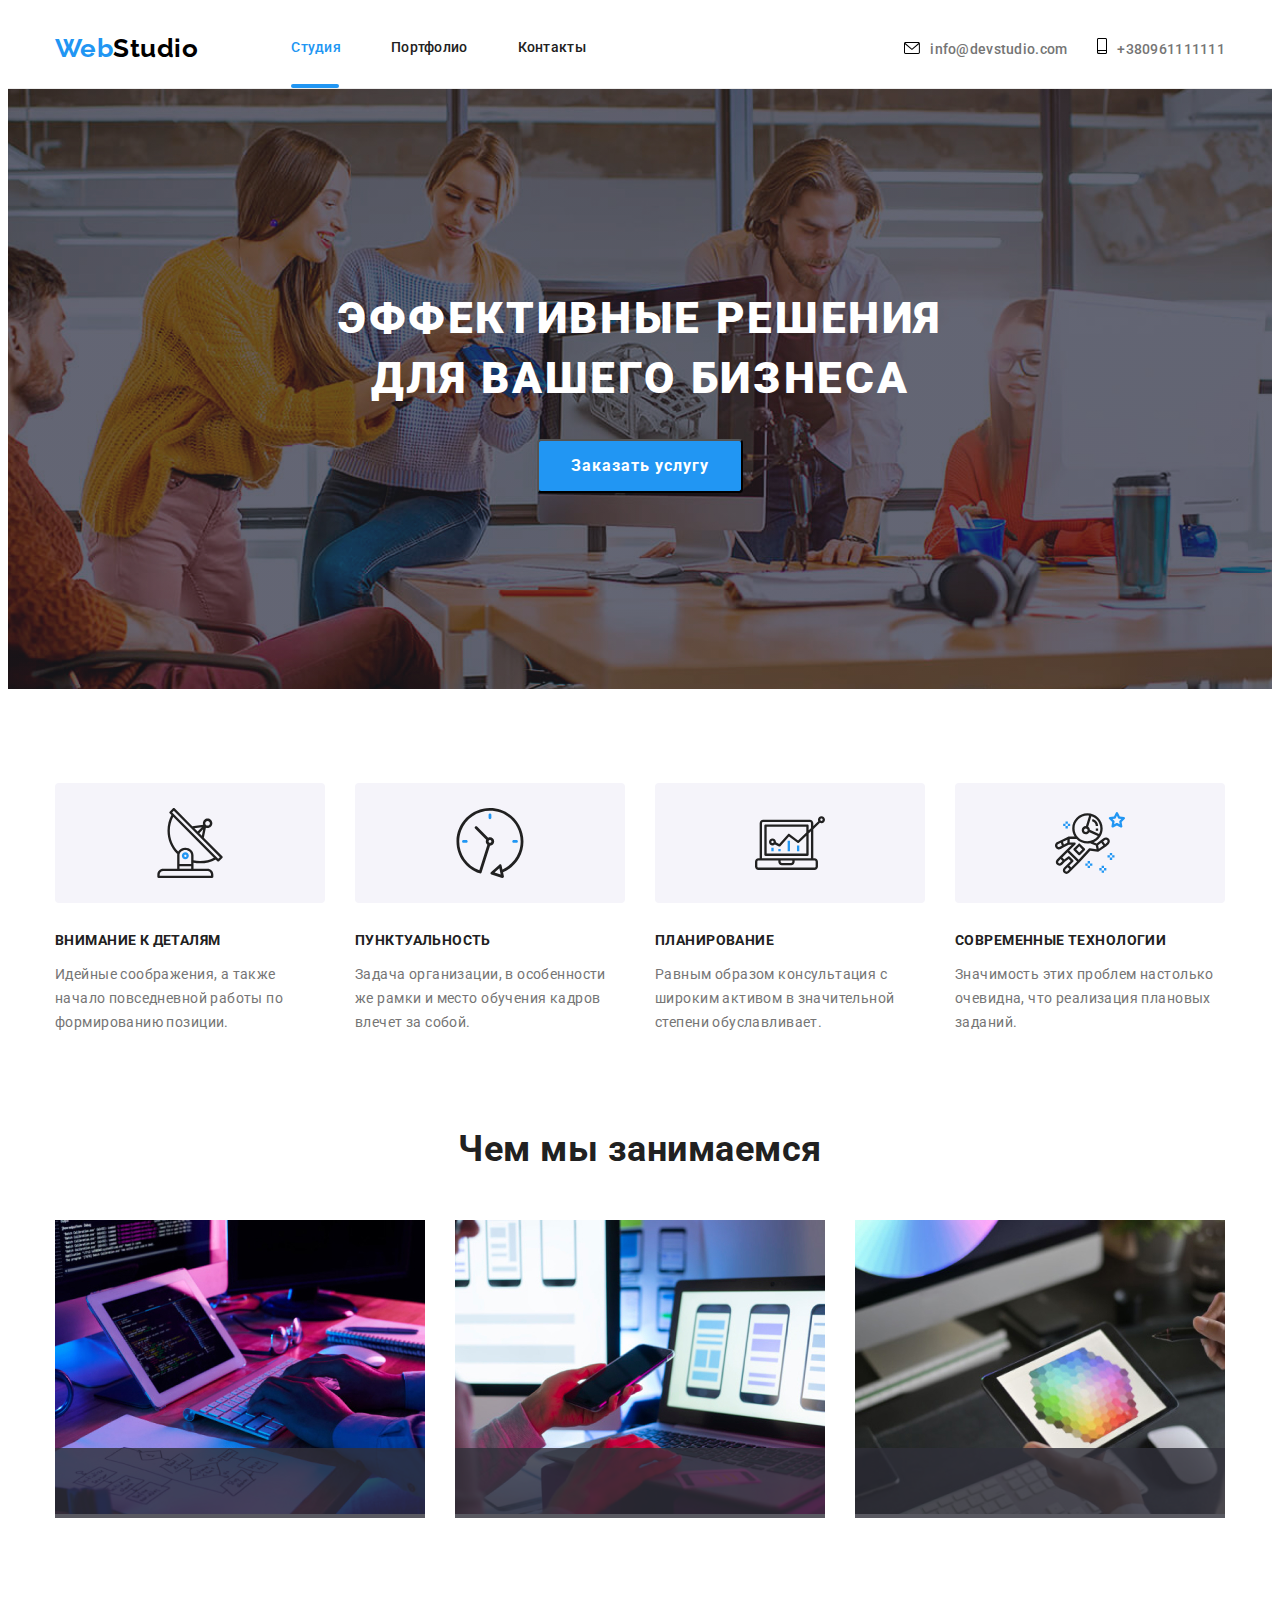
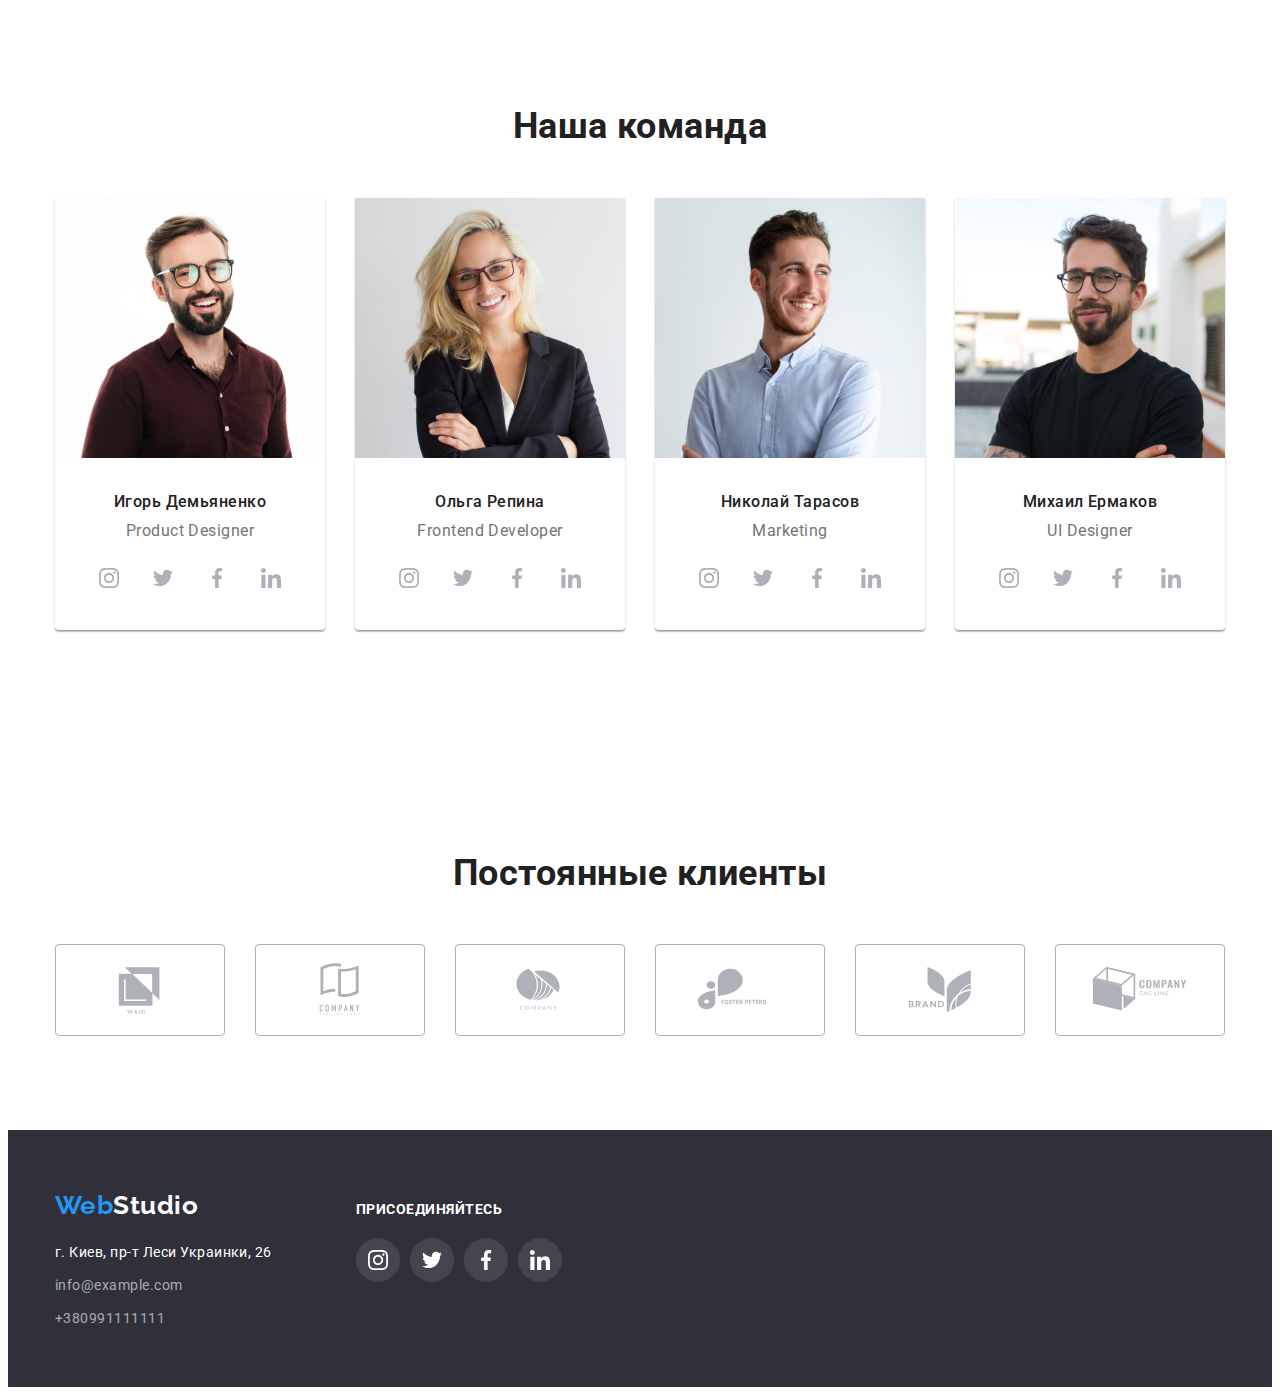
==== commit fc90b287: "add timening" ====
--- a/index.html
+++ b/index.html
@@ -103,16 +103,19 @@
                 <li class="work-item">
                     <div class="work-overloy">
                         <img src="./images/box1.jpg" alt="make makets" width="370">
+                        <!-- <p class="wokroverloy-text">Десктопные приложения</p> -->
                     </div>
                 </li>
                 <li class="work-item">
                     <div class="work-overloy">
                         <img src="./images/box2.jpg" alt="mobile apps" width="370">
+                        <!-- <p class="wokroverloy-text">Мобильные приложения</p> -->
                     </div>
                 </li>
                 <li class="work-item">
                     <div class="work-overloy">
                         <img src="./images/box3.jpg" alt="design" width="370">
+                        <!-- <p class="wokroverloy-text">Дизайнерские решения</p> -->
                     </div>
                 </li>
             </ul>
--- a/css/styles.css
+++ b/css/styles.css
@@ -447,11 +447,31 @@
     height: 70px;
     background: rgba(47, 48, 58, 0.8);
     bottom: 0;
+    display: flex;
+    text-align: center;
+
+    
 }
 
 .work-item {
     position: relative;
 }
+/* 
+.wokroverloy-text {
+    font-family: "Roboto", sans-serif;
+    font-size: 14px;
+    /* line-height: 1.17; */
+    /* font-weight: 700;
+    text-transform: uppercase;
+    text-align: center;
+    background-color: rgba(47, 48, 58, 0.8);
+    height: 70px;
+    width: 370px;
+    pading-bottom:27px;
+    pading-top:27px;
+    margin-bottom: 0;
+    margin-top: 0; */
+} */
 
 
 
@@ -864,11 +884,11 @@
 border-left:1px solid var(--bg-portfolio-tables);
 }
 
-.img:hover::before {
+.image-examples:hover::before {
 opacity: 1;
 }
 
-.img::before {
+.image-examples::before {
 content: "";
 width: 100%;
 height: 100%;
@@ -876,6 +896,9 @@
 display: inline-block;
 position: absolute;
 opacity: 0;
+transition-property: opacity;
+transition-duration: 250ms;
+transition-timing-function: cubic-bezier(0.4, 0, 0.2, 1);
 }
 
 .overlay-examples:hover 
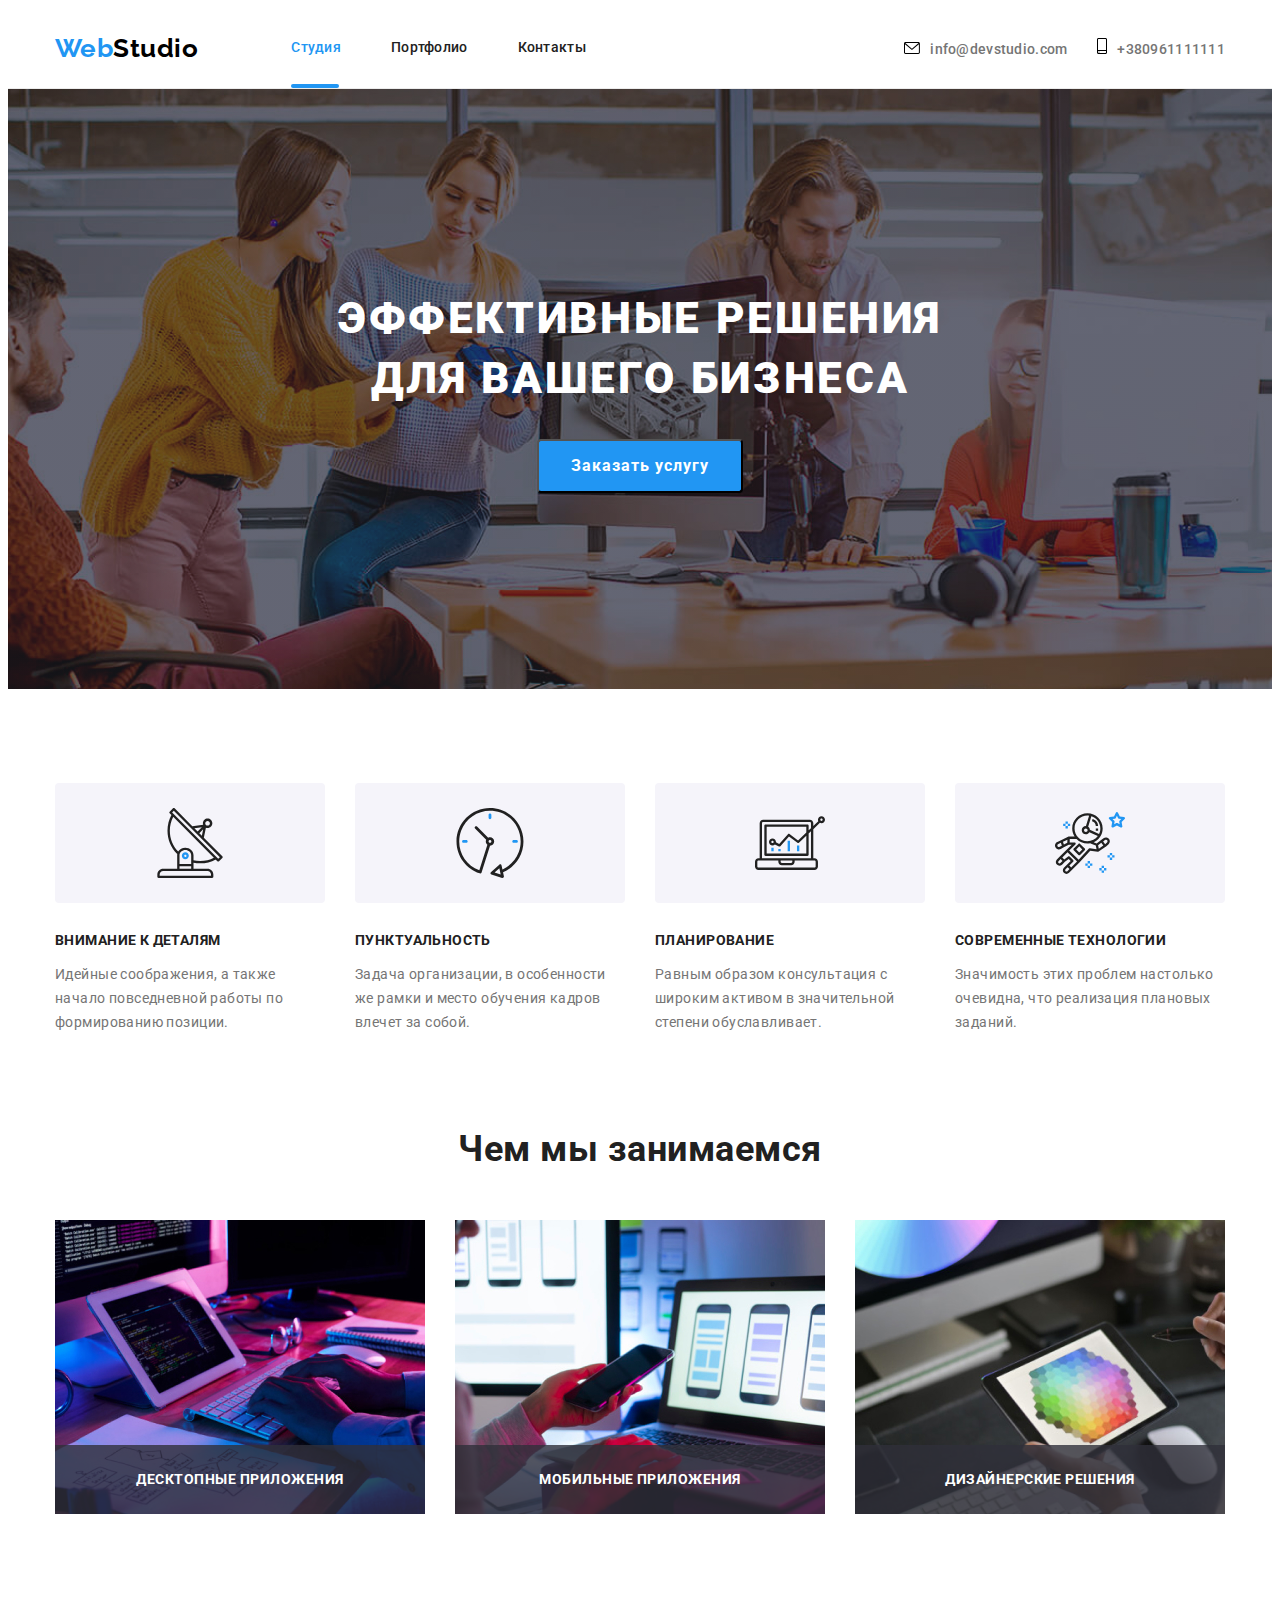
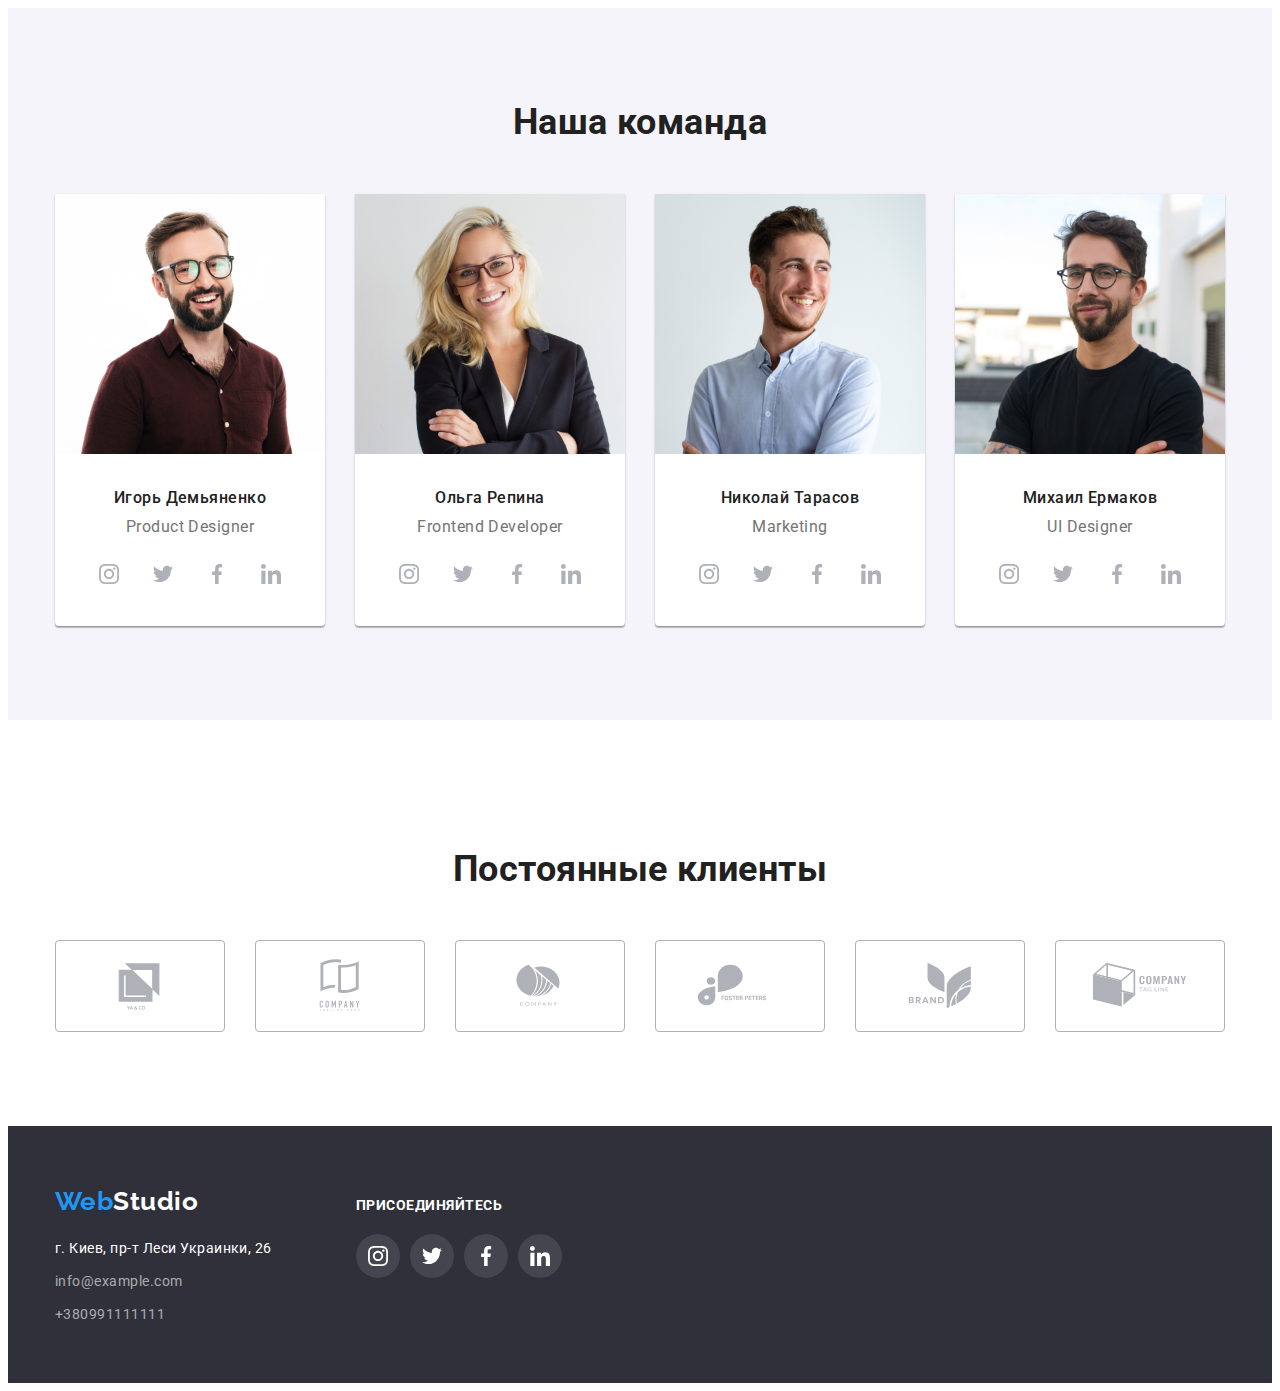
==== commit c97033b1: "image mainpage" ====
--- a/index.html
+++ b/index.html
@@ -102,20 +102,20 @@
                 <ul class="work-list">
                 <li class="work-item">
                     <div class="work-overloy">
-                        <img src="./images/box1.jpg" alt="make makets" width="370">
-                        <!-- <p class="wokroverloy-text">Десктопные приложения</p> -->
+                        <img class="image-card" src="./images/box1.jpg" alt="make makets" width="370">
+                        <h3 class="wokroverloy-text">Десктопные приложения</h3>
                     </div>
                 </li>
                 <li class="work-item">
                     <div class="work-overloy">
-                        <img src="./images/box2.jpg" alt="mobile apps" width="370">
-                        <!-- <p class="wokroverloy-text">Мобильные приложения</p> -->
+                        <img class="image-card" src="./images/box2.jpg" alt="mobile apps" width="370">
+                        <h3 class="wokroverloy-text">Мобильные приложения</h3>
                     </div>
                 </li>
                 <li class="work-item">
                     <div class="work-overloy">
-                        <img src="./images/box3.jpg" alt="design" width="370">
-                        <!-- <p class="wokroverloy-text">Дизайнерские решения</p> -->
+                        <img class="image-card" src="./images/box3.jpg" alt="design" width="370">
+                        <h3 class="wokroverloy-text">Дизайнерские решения</h3>
                     </div>
                 </li>
             </ul>
--- a/css/styles.css
+++ b/css/styles.css
@@ -141,7 +141,9 @@
     bottom: 0;
     display: inline-block;
     background-size: cover;
-}
+
+}
+
 
 .nav-tittle .nav-link.current.second::after {
     content: "";
@@ -256,11 +258,13 @@
     left: 0;
     width:100%;
     height:100%;
+    transition: opacity 250ms cubic-bezier(0.4, 0, 0.2, 1);  
 }
 
 .backdrop.is-hidden {
     opacity: 0;
     pointer-events: none;
+    visibility: visible;
 }
 
 .modal {
@@ -271,6 +275,7 @@
     min-height: 581px;
     background-color: var(--main-white-color);
     transform: translate(-50%, -50%);
+    transition: transform 250ms cubic-bezier(0.4, 0, 0.2, 1);
 }
 
 .button-backdrop {
@@ -440,40 +445,68 @@
 border-radius: 0px 0px 4px 4px;
 }
 
-.work-overloy::before{
+.work-overloy {
+    position: relative;
+    margin-bottom: 0;
+    margin-top: 0;
+   
+}
+
+.wokroverloy-text {
+        display: inline-block;
+        position: absolute;
+        left: 0;
+        bottom: 0;
+        width: 100%;
+        padding-top: 27px;
+        padding-bottom: 27px;
+        font-weight: 700;
+        font-size: 14px;
+        line-height: 1.14;
+        text-align: center;
+        text-transform: uppercase;
+        color: var(--main-white-color);
+        background-color: rgba(47, 48, 58, 0.8);
+        margin-bottom: 0;
+        margin-top: 0;
+    }
+
+    .image-card {
+        display: block;
+    }
+
+
+
+
+/* .wokroverloy-text {
+    font-family: "Roboto", sans-serif;
+    height: 16px;
+    font-style: normal;
+    font-weight: 700;
+    font-size: 14px;
+    line-height: 16px;
+    text-align: center;
+    text-transform: uppercase;
+    bottom: 0;
+    left: 0;
+    color: #FFFFFF;
+    position: absolute;
+}
+
+
+.work-overloy::after{
     content: "";
     position: absolute;
     width: 100%;
     height: 70px;
     background: rgba(47, 48, 58, 0.8);
-    bottom: 0;
-    display: flex;
-    text-align: center;
-
-    
+    left: 0;
+    bottom: 5px;
 }
 
 .work-item {
     position: relative;
-}
-/* 
-.wokroverloy-text {
-    font-family: "Roboto", sans-serif;
-    font-size: 14px;
-    /* line-height: 1.17; */
-    /* font-weight: 700;
-    text-transform: uppercase;
-    text-align: center;
-    background-color: rgba(47, 48, 58, 0.8);
-    height: 70px;
-    width: 370px;
-    pading-bottom:27px;
-    pading-top:27px;
-    margin-bottom: 0;
-    margin-top: 0; */
 } */
-
-
 
 /* Our Team */
 
@@ -884,7 +917,8 @@
 border-left:1px solid var(--bg-portfolio-tables);
 }
 
-.image-examples:hover::before {
+.image-examples:hover::before,
+.image-examples:focus::before {
 opacity: 1;
 }
 
@@ -892,7 +926,7 @@
 content: "";
 width: 100%;
 height: 100%;
-background-color: rgba(205, 167, 160, 0.5);
+background-color: rgba(65, 36, 253, 0.5);
 display: inline-block;
 position: absolute;
 opacity: 0;
@@ -901,7 +935,8 @@
 transition-timing-function: cubic-bezier(0.4, 0, 0.2, 1);
 }
 
-.overlay-examples:hover 
+.overlay-examples:hover,
+.overlay-examples:focus
 {opacity: 1;
 }
 
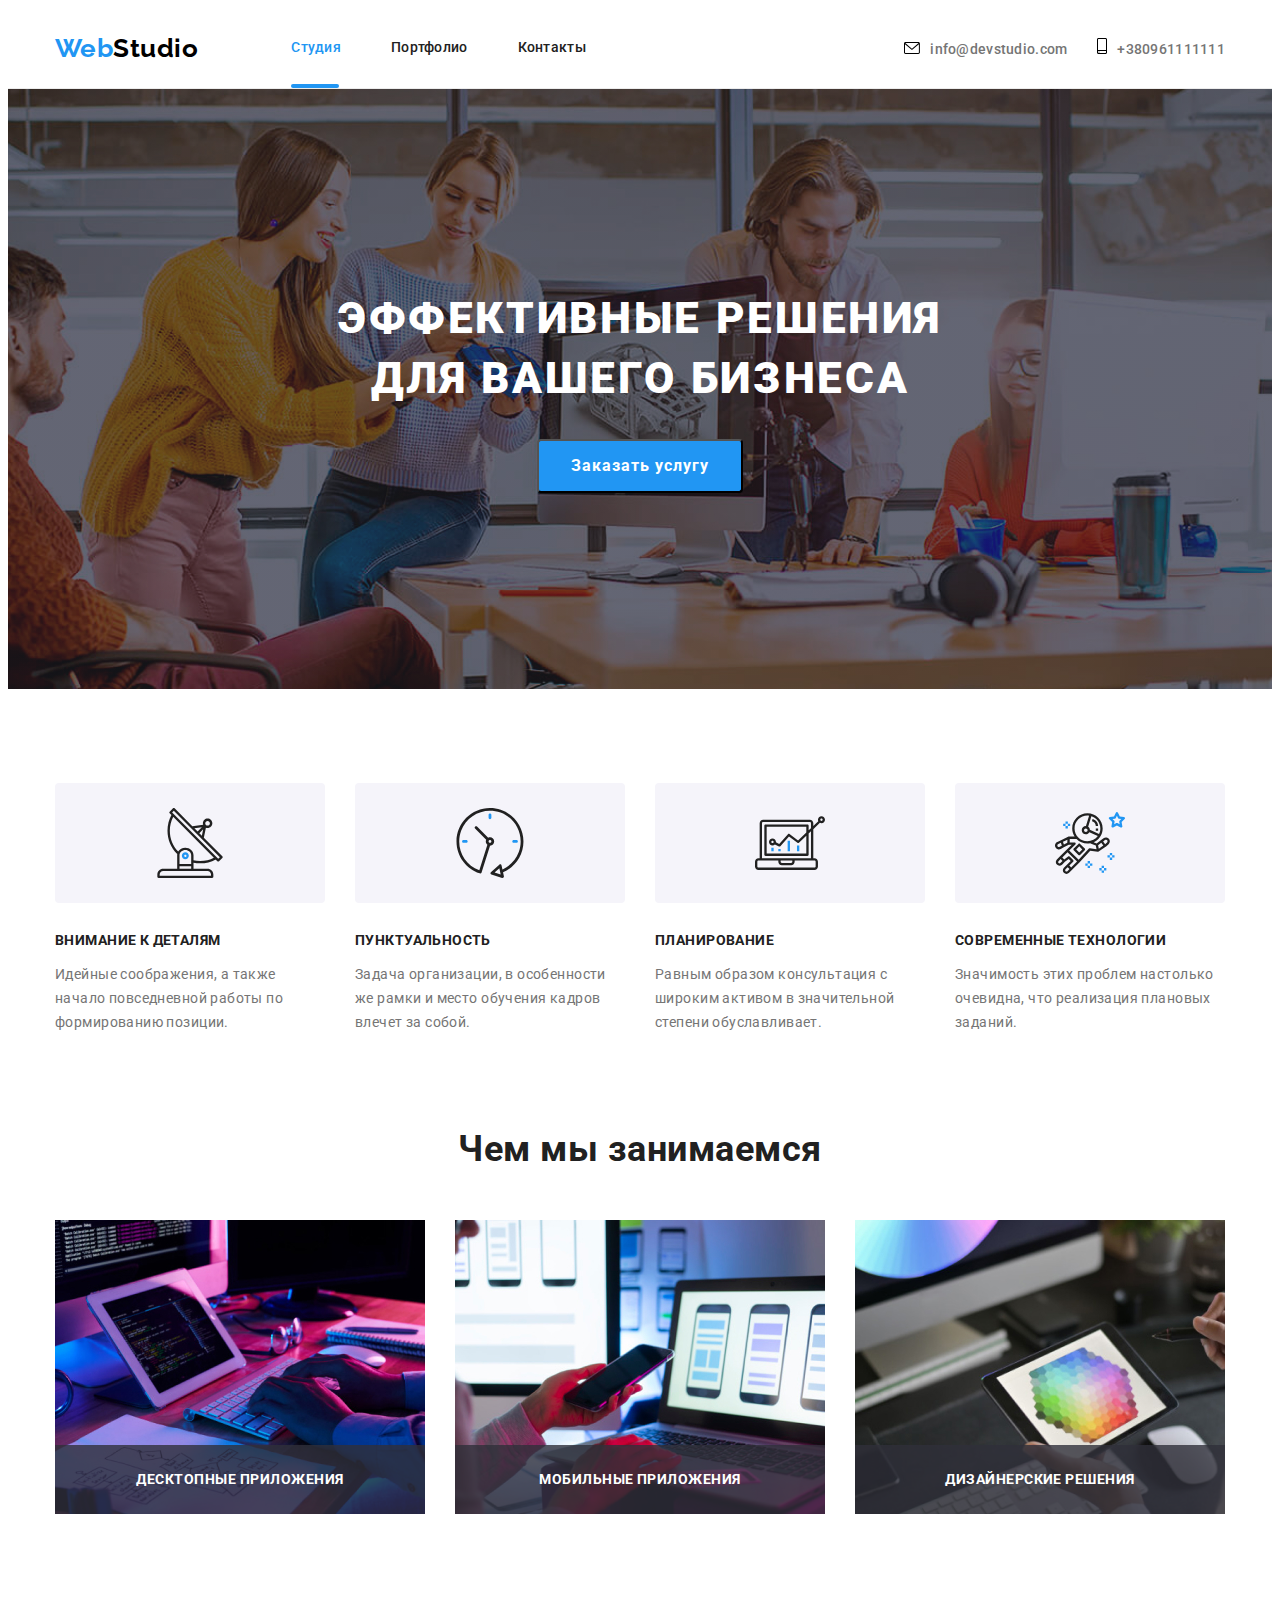
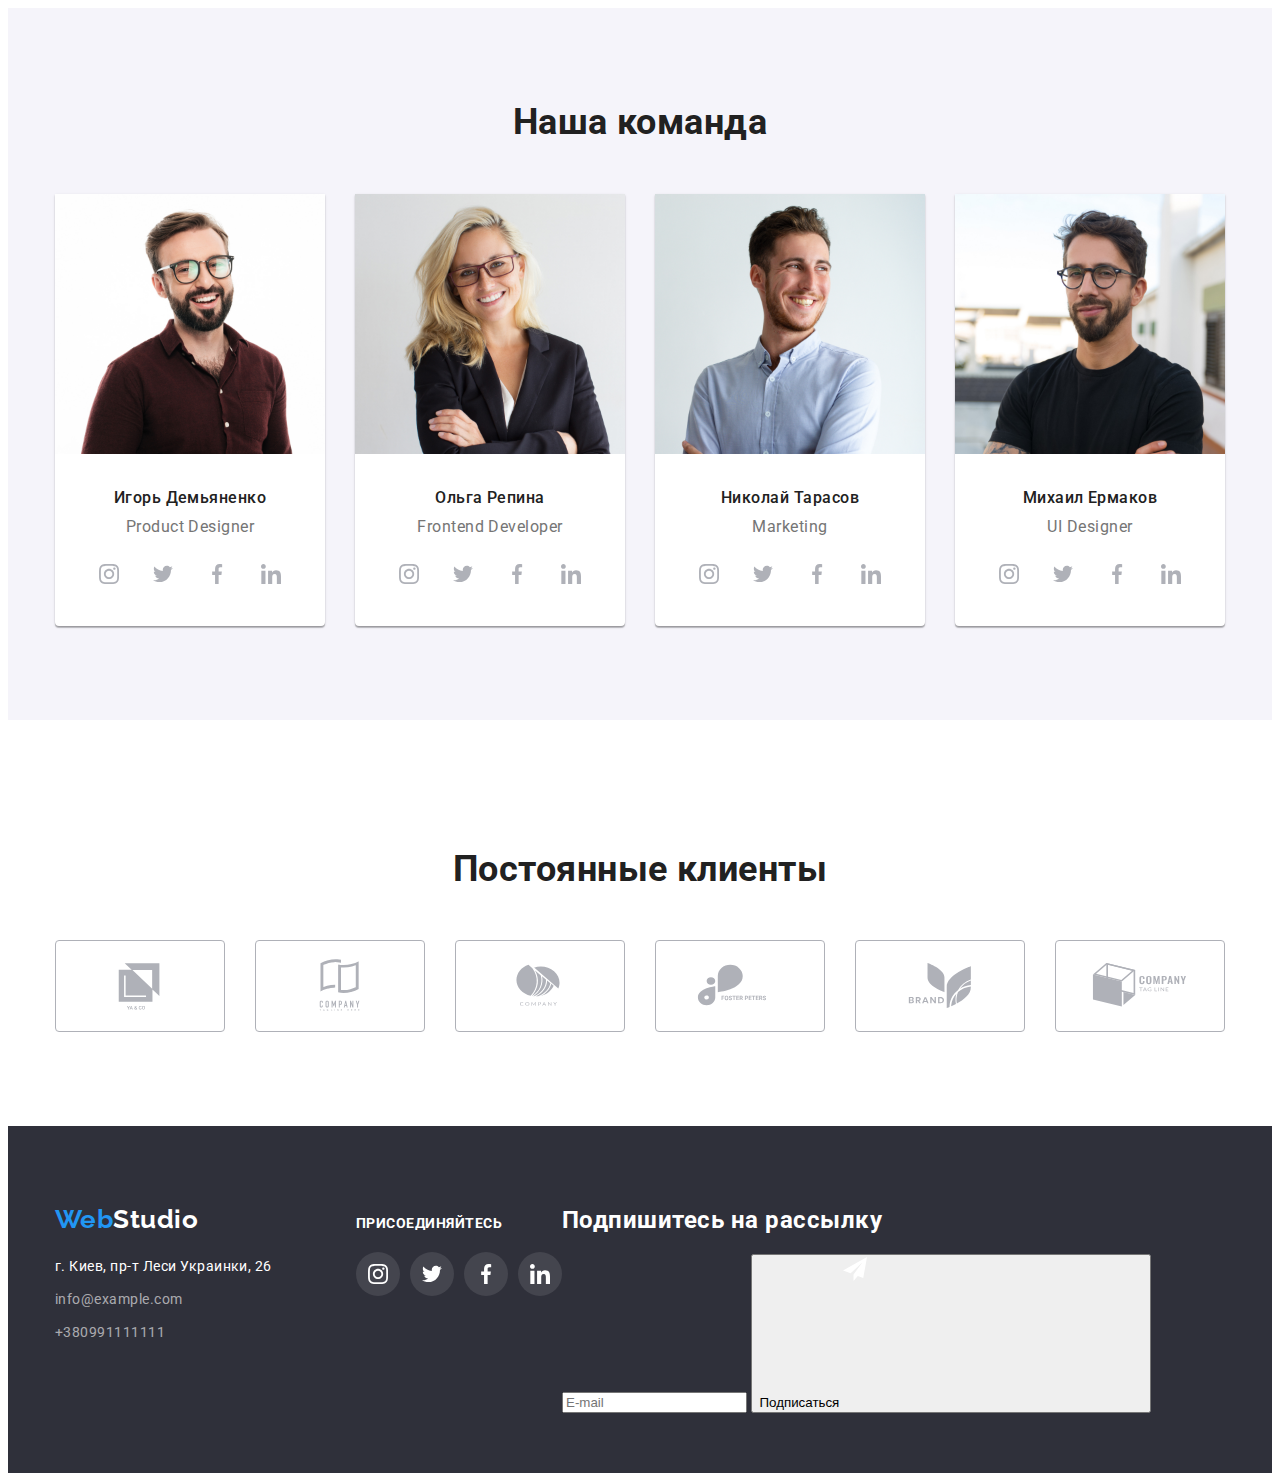
==== commit bd07ea83: "add form in footers" ====
--- a/index.html
+++ b/index.html
@@ -420,11 +420,22 @@
                 </li>
             </ul>
             </div>
+            <div class="email-thumb">
+                <h2>Подпишитесь на рассылку</h2>
+                <form>
+                    <label>
+                    <input type="text" name="username" placeholder="E-mail"/>
+                    </label>
+                    <button type="submit">Подписаться
+                        <svg><use href="./images/spraitlast.svg#icon-send"></use></svg>
+                    </button>
+                </form>
+            </div>
         </div>
     </footer> 
     <!--Modal window> -->
     <div class="backdrop is-hidden" data-modal>
-        <div class="modal">
+        <div class="modal" data-modal>
             <button class="button-backdrop" data-modal-close type="button">
                 <svg class="icon-close" width="11" height="11">
                     <use href="./images/spraitlast.svg#icon-close-black"></use>
--- a/css/styles.css
+++ b/css/styles.css
@@ -254,17 +254,21 @@
 /* modal window */
 
 .backdrop {
+    position: fixed;
     top: 0;
     left: 0;
     width:100%;
     height:100%;
-    transition: opacity 250ms cubic-bezier(0.4, 0, 0.2, 1);  
+    transition: opacity 250ms cubic-bezier(0.4, 0, 0.2, 1), visibility 250ms cubic-bezier(0.4, 0, 0.2, 1);  
+    visibility: visible;
+    opacity: 1;
+    background-color: rgba(0, 0, 0, 0.3);
 }
 
 .backdrop.is-hidden {
     opacity: 0;
     pointer-events: none;
-    visibility: visible;
+    visibility: hidden;
 }
 
 .modal {
@@ -276,6 +280,10 @@
     background-color: var(--main-white-color);
     transform: translate(-50%, -50%);
     transition: transform 250ms cubic-bezier(0.4, 0, 0.2, 1);
+    box-shadow: 0px 1px 3px rgba(0, 0, 0, 0.12),
+    0px 1px 1px rgba(0, 0, 0, 0.14),
+    0px 2px 1px rgba(0, 0, 0, 0.2);
+    border-radius: 4px;
 }
 
 .button-backdrop {
@@ -446,67 +454,38 @@
 }
 
 .work-overloy {
-    position: relative;
-    margin-bottom: 0;
-    margin-top: 0;
-   
+position: relative;
+margin-bottom: 0;
+margin-top: 0;
 }
 
 .wokroverloy-text {
-        display: inline-block;
-        position: absolute;
-        left: 0;
-        bottom: 0;
-        width: 100%;
-        padding-top: 27px;
-        padding-bottom: 27px;
-        font-weight: 700;
-        font-size: 14px;
-        line-height: 1.14;
-        text-align: center;
-        text-transform: uppercase;
-        color: var(--main-white-color);
-        background-color: rgba(47, 48, 58, 0.8);
-        margin-bottom: 0;
-        margin-top: 0;
-    }
-
-    .image-card {
-        display: block;
-    }
-
-
-
-
-/* .wokroverloy-text {
-    font-family: "Roboto", sans-serif;
-    height: 16px;
-    font-style: normal;
-    font-weight: 700;
-    font-size: 14px;
-    line-height: 16px;
-    text-align: center;
-    text-transform: uppercase;
-    bottom: 0;
-    left: 0;
-    color: #FFFFFF;
-    position: absolute;
-}
-
-
-.work-overloy::after{
-    content: "";
-    position: absolute;
-    width: 100%;
-    height: 70px;
-    background: rgba(47, 48, 58, 0.8);
-    left: 0;
-    bottom: 5px;
-}
+display: inline-block;
+position: absolute;
+left: 0;
+bottom: 0;
+width: 100%;
+padding-top: 27px;
+padding-bottom: 27px;
+font-weight: 700;
+font-size: 14px;
+line-height: 1.14;
+text-align: center;
+text-transform: uppercase;
+color: var(--main-white-color);
+background-color: rgba(47, 48, 58, 0.8);
+margin-bottom: 0;
+margin-top: 0;
+}
+
+.image-card {
+display: block;
+}
+
 
 .work-item {
-    position: relative;
-} */
+position: relative;
+} 
 
 /* Our Team */
 
@@ -586,7 +565,9 @@
 background-repeat: no-repeat;
 justify-content: center;
 align-items: center;
-fill: var(--social-links-color);}
+fill: var(--social-links-color);
+transition: background-color 250ms cubic-bezier(0.4, 0, 0.2, 1);
+}
 
 
 .link-iconteam:hover,
@@ -641,10 +622,12 @@
 border-radius: 4px;
 justify-content: center;
 align-items: center;
+transition: border-color 250ms cubic-bezier(0.4, 0, 0.2, 1);
 }
 
 .link-customer {
 fill: var(--social-links-color);
+transition:fill 250ms cubic-bezier(0.4, 0, 0.2, 1);
 }
 
 .link-customer:hover,
@@ -780,6 +763,7 @@
 background-repeat: no-repeat;
 justify-content: center;
 align-items: center;
+transition: background-color 250ms cubic-bezier(0.4, 0, 0.2, 1)
 
 }
 
@@ -917,33 +901,33 @@
 border-left:1px solid var(--bg-portfolio-tables);
 }
 
-.image-examples:hover::before,
-.image-examples:focus::before {
-opacity: 1;
-}
-
-.image-examples::before {
-content: "";
+.examples-text {
+display:inline-block;
+position: absolute;
+top: 0;
+left: 0;
 width: 100%;
 height: 100%;
-background-color: rgba(65, 36, 253, 0.5);
-display: inline-block;
-position: absolute;
-opacity: 0;
-transition-property: opacity;
-transition-duration: 250ms;
-transition-timing-function: cubic-bezier(0.4, 0, 0.2, 1);
-}
-
-.overlay-examples:hover,
-.overlay-examples:focus
-{opacity: 1;
-}
-
-
-.overlay-examples
-{
-position: relative;
-}
-
-
+padding: 63px 24px;
+color: #FFFFFF;
+font-size: 18px;
+font-weight: 400;
+line-height: 1.55;
+text-align: left;
+background-color: rgba(33, 150, 243, 0.9);
+margin-top: 0;
+
+transition: transform 250ms cubic-bezier(0.4, 0, 0.2, 1);
+transform: translateY(100%);
+}
+
+.overlay-examples {
+    position: relative;
+    overflow: hidden;
+}
+
+.examples-tables:hover .examples-text,
+.examples-tables:focus .examples-text {
+transform: translateY(0);
+} 
+
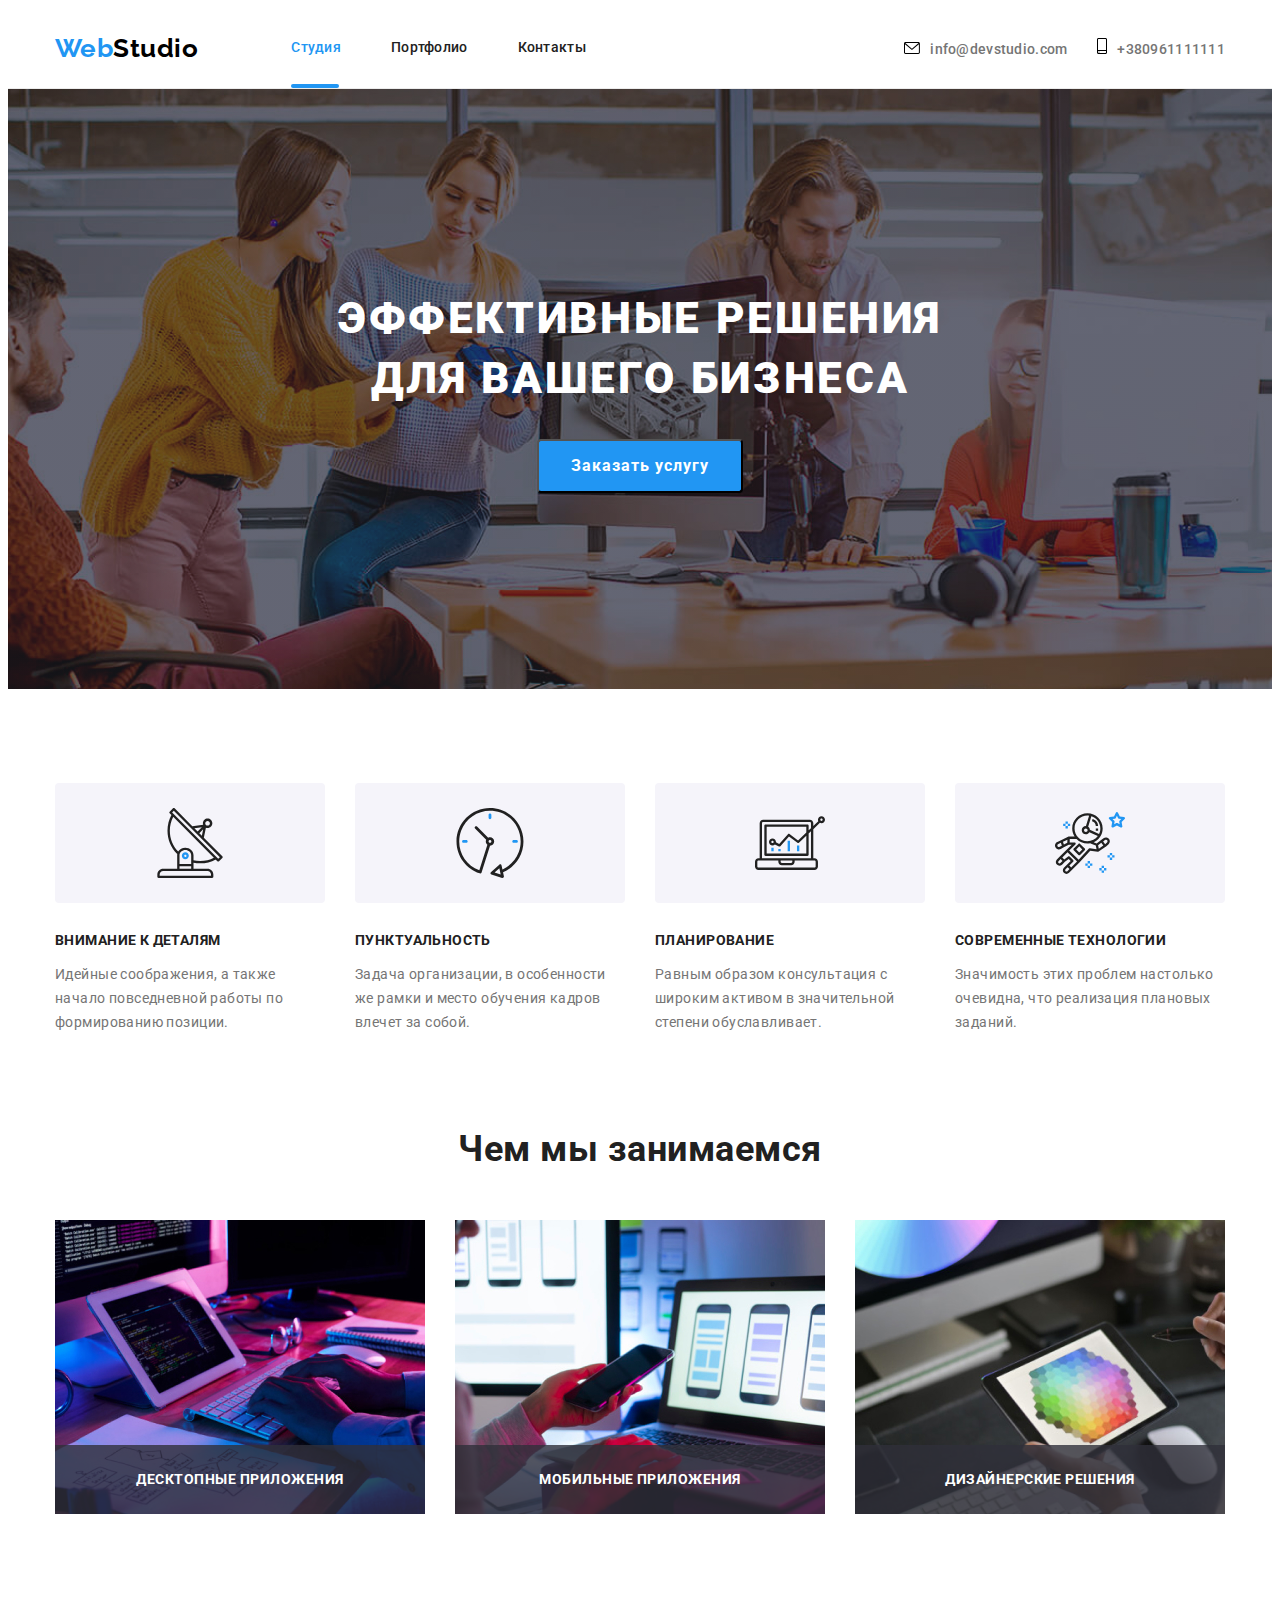
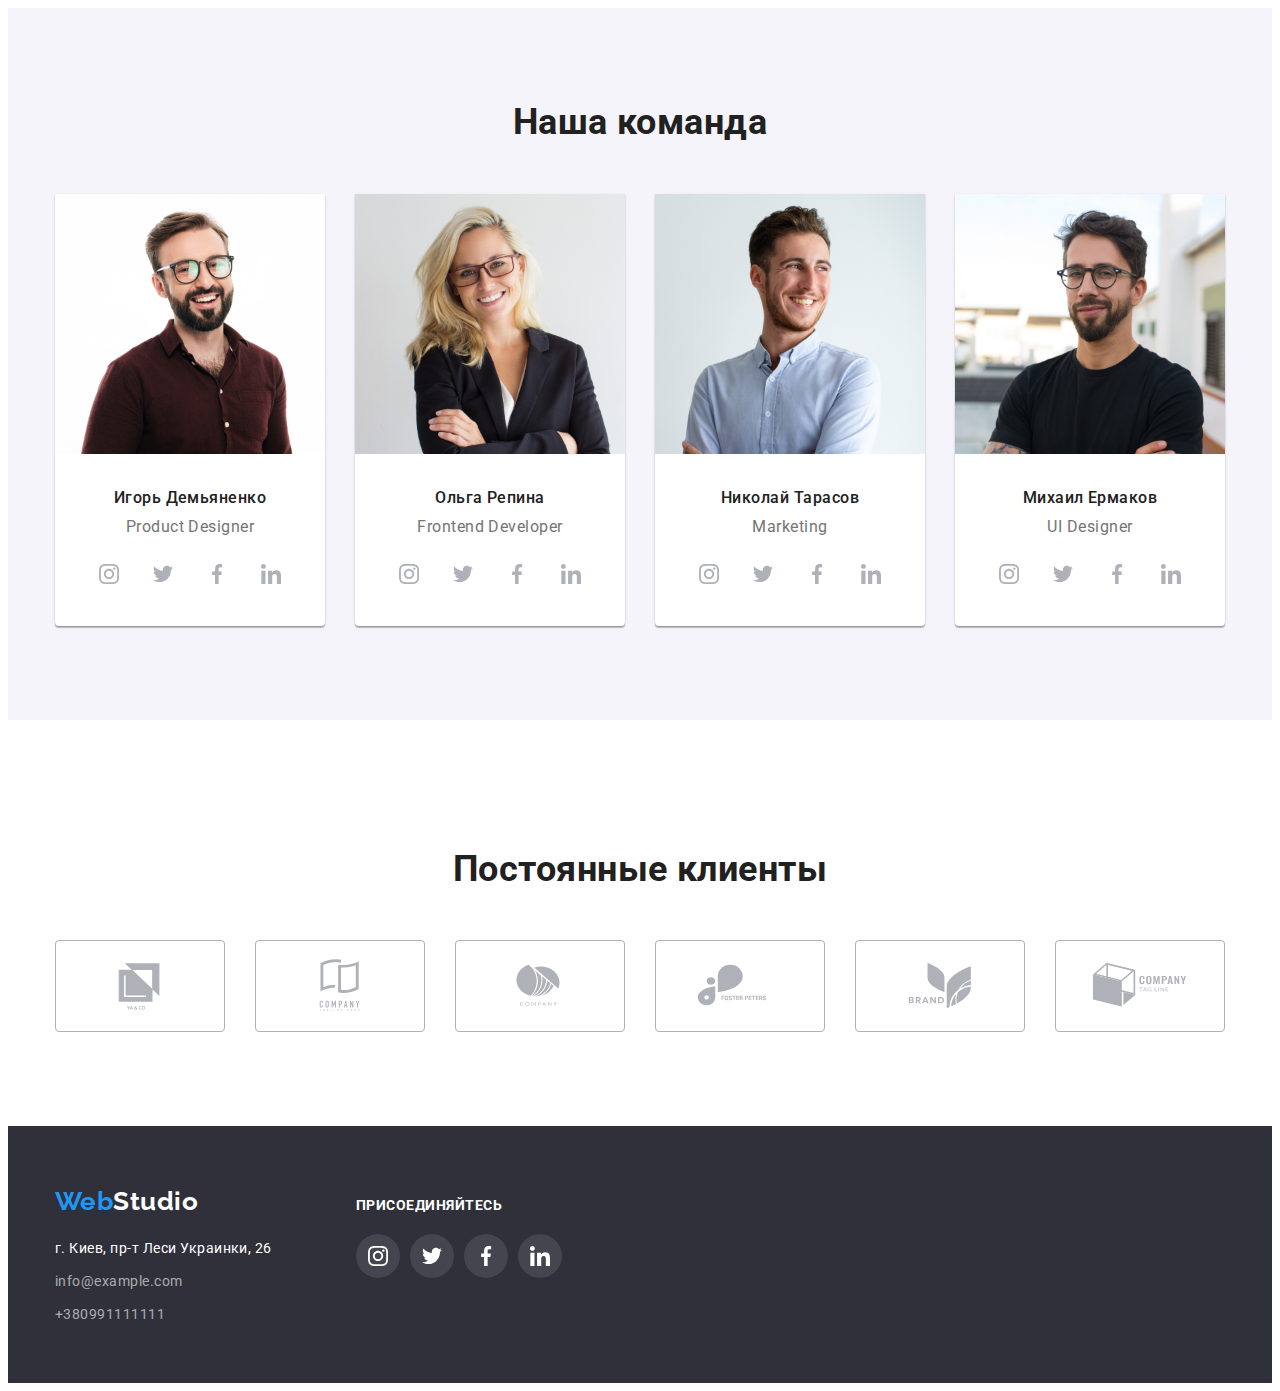
==== commit c6241864: "rewrite" ====
--- a/index.html
+++ b/index.html
@@ -420,17 +420,6 @@
                 </li>
             </ul>
             </div>
-            <div class="email-thumb">
-                <h2>Подпишитесь на рассылку</h2>
-                <form>
-                    <label>
-                    <input type="text" name="username" placeholder="E-mail"/>
-                    </label>
-                    <button type="submit">Подписаться
-                        <svg><use href="./images/spraitlast.svg#icon-send"></use></svg>
-                    </button>
-                </form>
-            </div>
         </div>
     </footer> 
     <!--Modal window> -->
